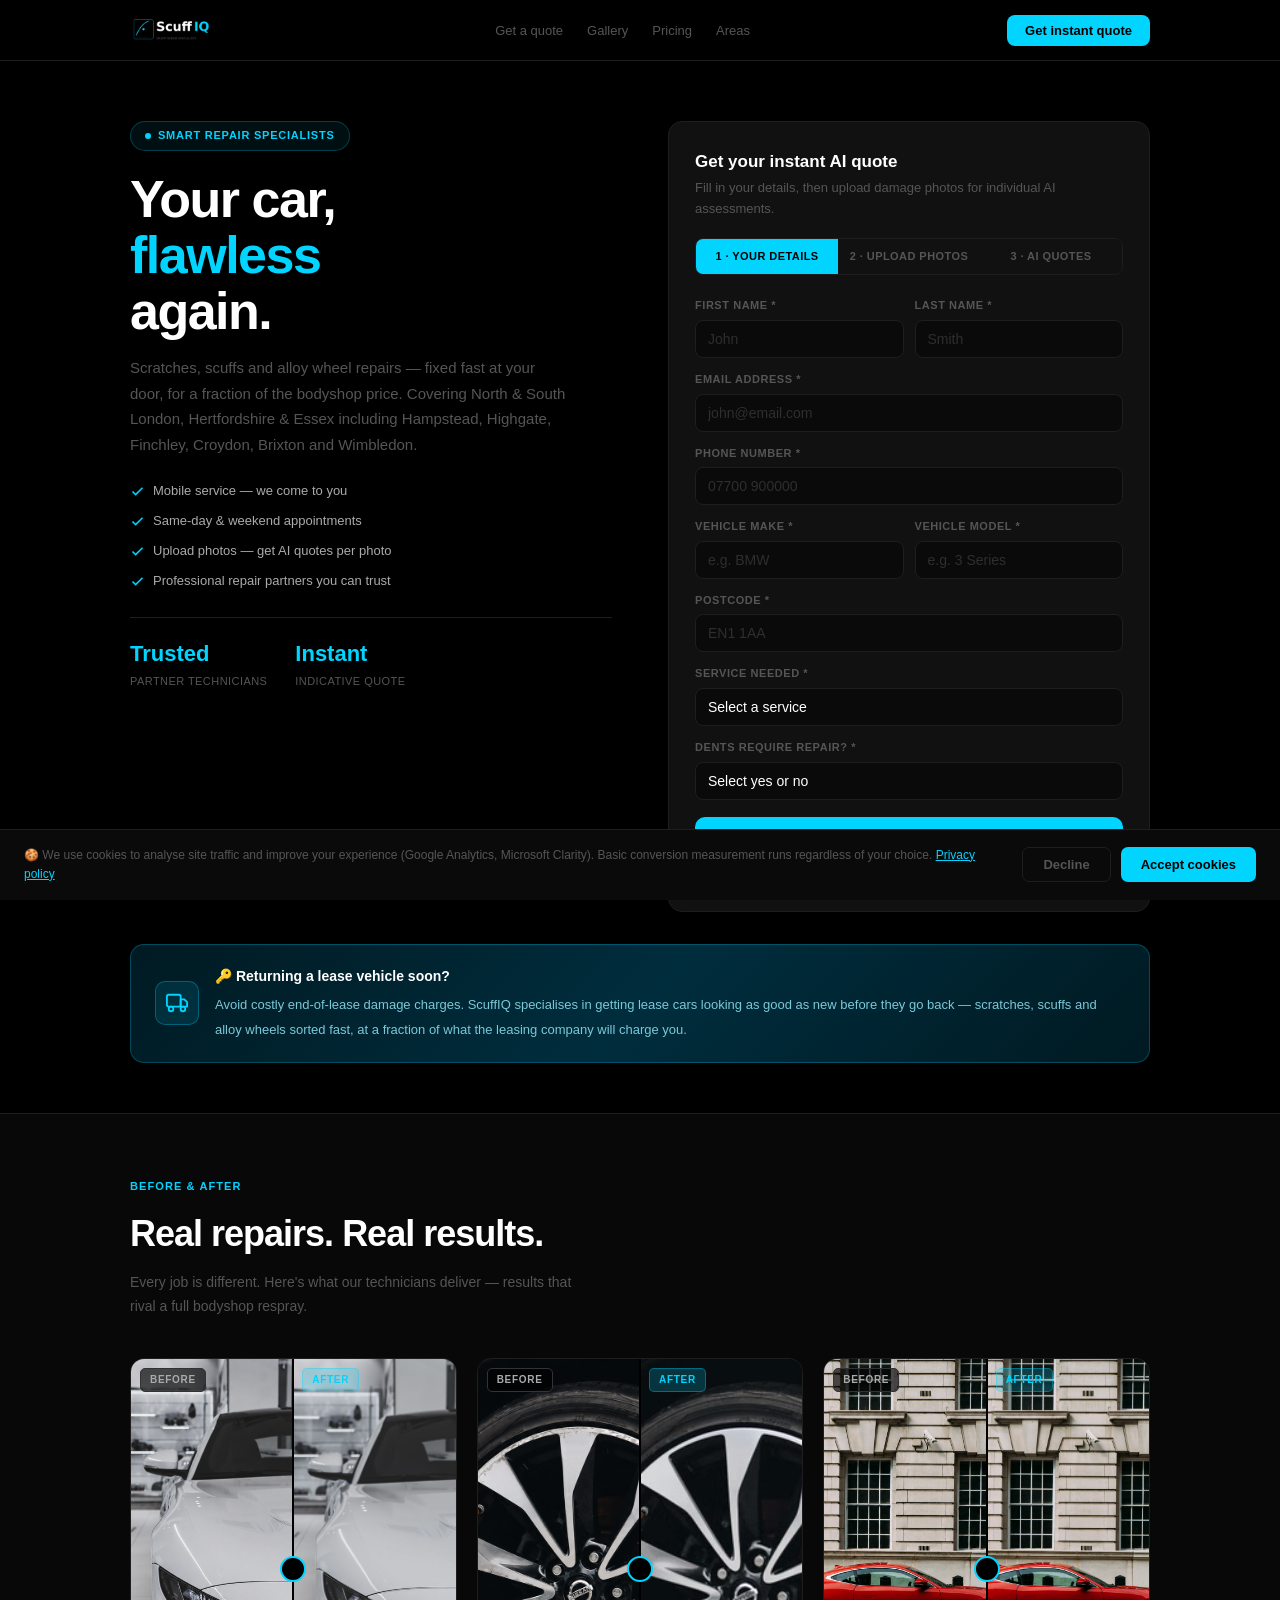
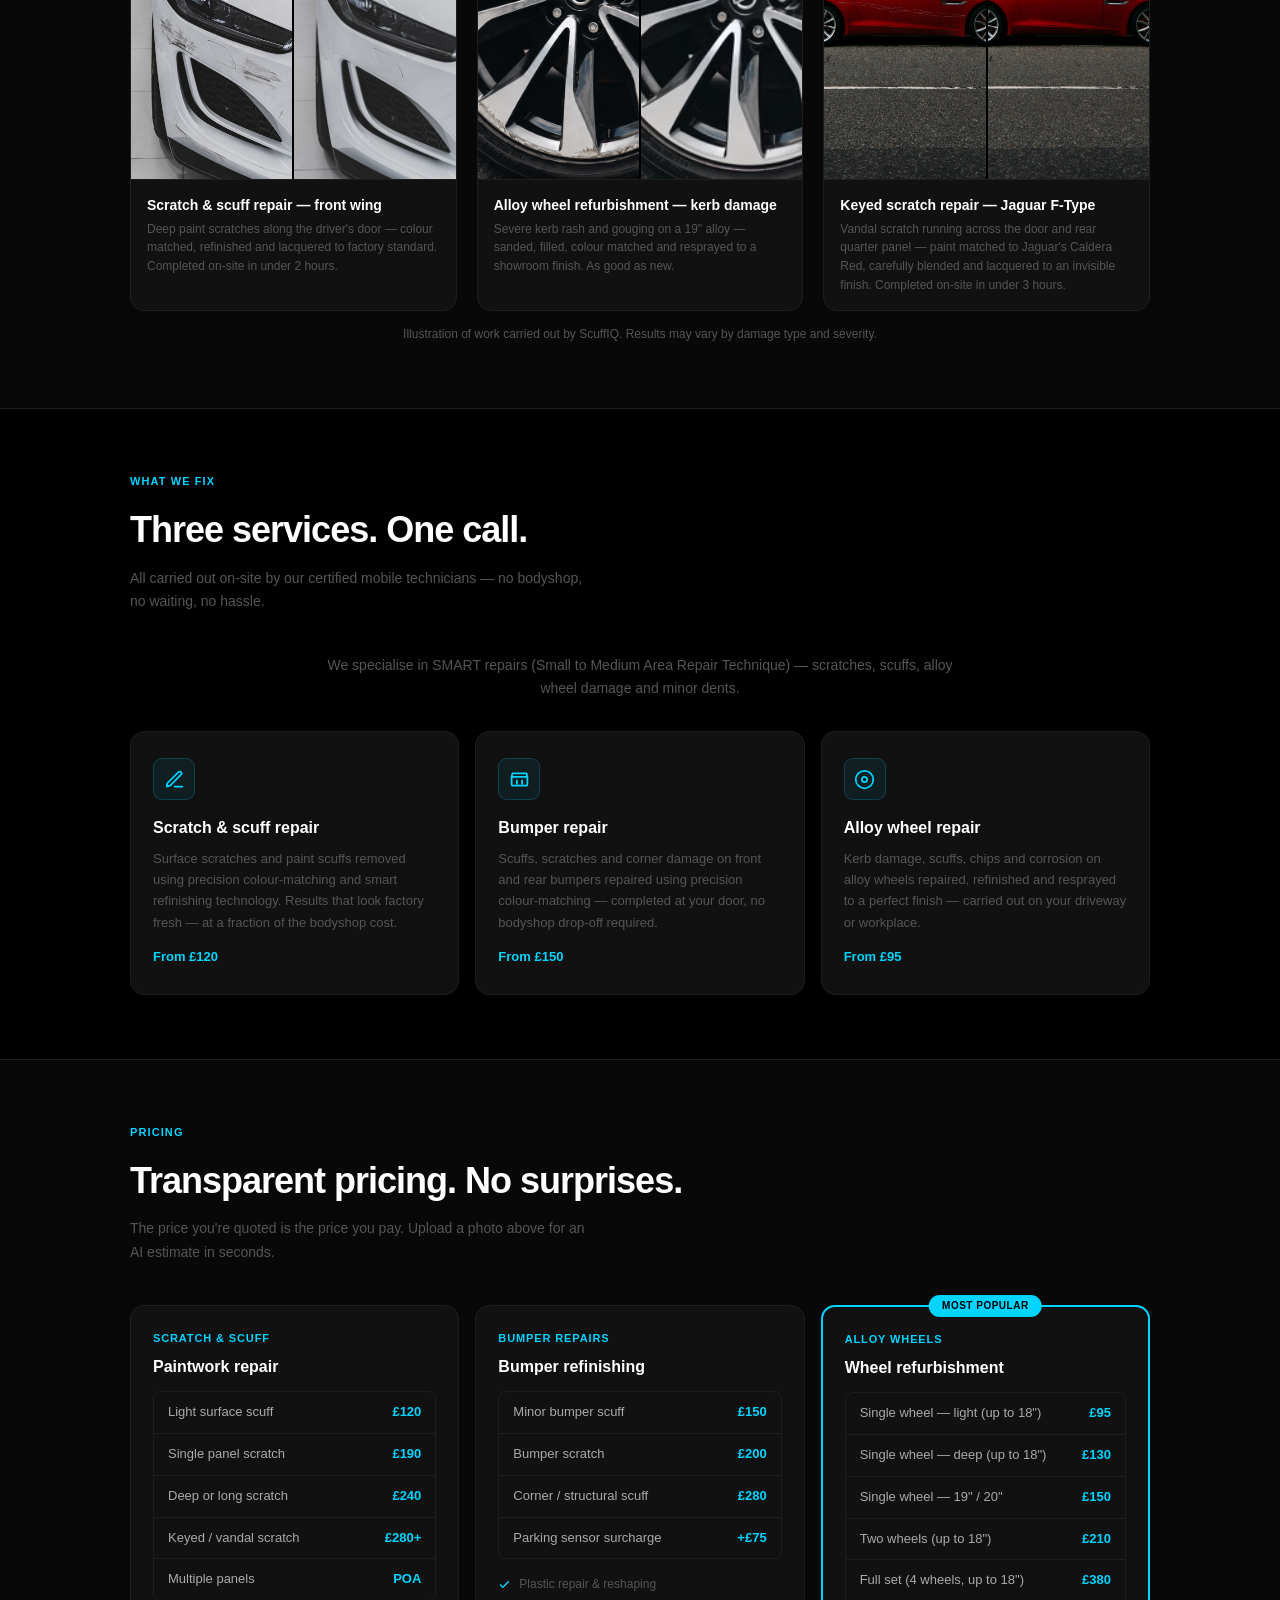
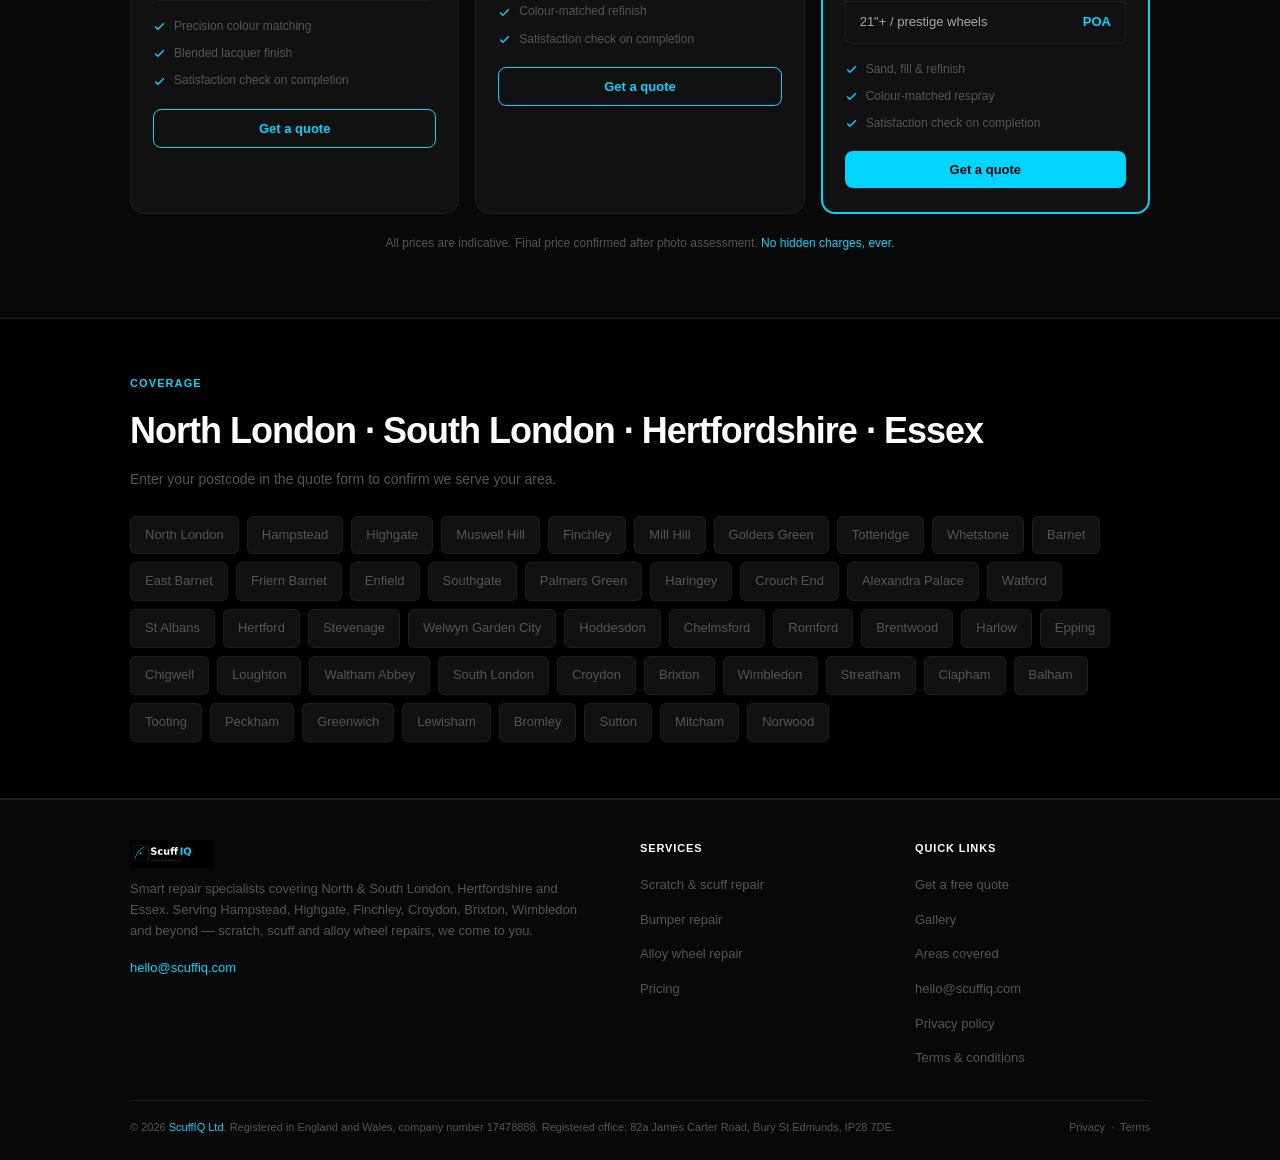
==== index.html @ f30648e2 "Photo step: each damaged panel needs a close-up and a whole-panel photo; panel and shot chosen per p" ====
<!DOCTYPE html>
<html lang="en">
<head>
<meta charset="UTF-8">
<meta name="viewport" content="width=device-width, initial-scale=1.0">
<title>ScuffIQ — Smart Repair Specialists | North &amp; South London, Hertfordshire &amp; Essex</title>
<meta name="description" content="ScuffIQ offers expert scratch, scuff, bumper and alloy wheel smart repair across London including North London, South London, Croydon, Brixton, Wimbledon, Hampstead, Finchley and Barnet, plus Hertfordshire and Essex. Upload a photo for an instant AI quote.">

<meta name="google-site-verification" content="BbX_YLppp1VuxCrMX9CbUqliGDM4jrjYms45QU4fIG0">

<meta property="og:title" content="ScuffIQ — Smart Repair Specialists">
<meta property="og:description" content="Scratches, scuffs and alloy wheel repairs fixed fast at your door. Covering North &amp; South London, Hertfordshire &amp; Essex including Croydon, Brixton, Wimbledon, Hampstead and Finchley. Upload a photo for an instant AI quote.">
<meta property="og:image" content="https://www.scuffiq.com/scuffiq-logo.png">
<meta property="og:url" content="https://www.scuffiq.com/">
<meta property="og:type" content="website">
<meta name="twitter:card" content="summary_large_image">

<link rel="canonical" href="https://www.scuffiq.com/">

<style>
:root{
  --black:#000;--carbon:#080808;--panel:#111;--border:#1e1e1e;
  --grey:#555;--light:#999;--neon:#00D4FF;--neon-dk:#00A3C4;
  --white:#fff;--rad:10px;--rad-lg:14px;
}
*,*::before,*::after{box-sizing:border-box;margin:0;padding:0;}
html{scroll-behavior:smooth;}
body{background:var(--black);color:var(--white);font-family:-apple-system,BlinkMacSystemFont,'Segoe UI',Helvetica,Arial,sans-serif;font-size:16px;line-height:1.6;-webkit-font-smoothing:antialiased;}
a{color:inherit;text-decoration:none;}
img{max-width:100%;display:block;}
.container{max-width:1060px;margin:0 auto;padding:0 20px;}

/* NAV */
nav{position:sticky;top:0;z-index:100;background:rgba(0,0,0,0.96);border-bottom:1px solid var(--border);backdrop-filter:blur(10px);}
.nav-inner{display:flex;align-items:center;justify-content:space-between;height:60px;}
.nav-logo{font-size:21px;font-weight:700;letter-spacing:-0.5px;}
.nav-logo span{color:var(--neon);}
.nav-links{display:flex;align-items:center;gap:24px;list-style:none;}
.nav-links a{font-size:13px;color:var(--grey);transition:color .2s;}
.nav-links a:hover{color:var(--white);}
.nav-cta{background:var(--neon);color:var(--black);border:none;border-radius:8px;padding:8px 18px;font-size:13px;font-weight:700;cursor:pointer;}
.hamburger{display:none;flex-direction:column;gap:5px;cursor:pointer;background:none;border:none;padding:4px;}
.hamburger span{display:block;width:22px;height:2px;background:var(--white);border-radius:2px;}
.mob-menu{display:none;flex-direction:column;background:var(--carbon);border-bottom:1px solid var(--border);padding:14px 20px;}
.mob-menu.open{display:flex;}
.mob-menu a{font-size:15px;color:var(--grey);padding:11px 0;border-bottom:1px solid var(--border);}
.mob-menu a:last-child{border-bottom:none;}
.mob-cta{margin-top:12px;background:var(--neon);color:var(--black);font-weight:700;padding:13px;border-radius:8px;text-align:center;font-size:15px;display:block;}

/* HERO */
.hero{background:var(--black);padding:60px 0 50px;border-bottom:1px solid var(--border);}
.hero-inner{display:grid;grid-template-columns:1fr 1fr;gap:56px;align-items:start;}
.hero-badge{display:inline-flex;align-items:center;gap:7px;background:rgba(0,212,255,0.07);border:1px solid rgba(0,212,255,0.25);color:var(--neon);font-size:11px;font-weight:700;letter-spacing:.07em;padding:5px 14px;border-radius:20px;margin-bottom:20px;text-transform:uppercase;}
.hero-badge::before{content:'';width:6px;height:6px;background:var(--neon);border-radius:50%;flex-shrink:0;}
.hero h1{font-size:clamp(32px,5vw,52px);font-weight:700;letter-spacing:-1.5px;line-height:1.08;margin-bottom:16px;}
.hero h1 em{color:var(--neon);font-style:normal;}
.hero-sub{font-size:15px;color:var(--grey);line-height:1.7;margin-bottom:24px;max-width:440px;}
.hero-trust{display:flex;flex-direction:column;gap:9px;margin-bottom:26px;}
.trust-row{display:flex;align-items:center;gap:8px;font-size:13px;color:#aaa;}
.trust-row svg{color:var(--neon);flex-shrink:0;}
.hero-stats{display:flex;gap:28px;padding-top:18px;border-top:1px solid var(--border);}
.h-stat .num{font-size:22px;font-weight:700;color:var(--neon);}
.h-stat .lbl{font-size:11px;color:var(--grey);margin-top:1px;text-transform:uppercase;letter-spacing:.04em;}

/* LEASE BANNER */
.lease-banner{background:linear-gradient(135deg,#001a22 0%,#002d3d 50%,#001a22 100%);border:1px solid rgba(0,212,255,0.25);border-radius:var(--rad-lg);padding:20px 24px;margin-bottom:0;display:flex;align-items:center;gap:16px;}
.lease-icon{width:44px;height:44px;background:rgba(0,212,255,0.1);border:1px solid rgba(0,212,255,0.3);border-radius:10px;display:flex;align-items:center;justify-content:center;flex-shrink:0;}
.lease-icon svg{color:var(--neon);width:22px;height:22px;}
.lease-text strong{display:block;font-size:14px;font-weight:700;color:var(--white);margin-bottom:3px;}
.lease-text span{font-size:13px;color:#7ac8d8;line-height:1.5;}

/* QUOTE FORM — MULTI-STEP */
.quote-box{background:var(--panel);border:1px solid var(--border);border-radius:var(--rad-lg);padding:26px;}
.quote-box h3{font-size:17px;font-weight:700;color:var(--white);margin-bottom:3px;}
.qsub{font-size:13px;color:var(--grey);margin-bottom:18px;}
.q-steps{display:flex;gap:0;margin-bottom:22px;border-radius:8px;overflow:hidden;border:1px solid var(--border);}
.q-step{flex:1;padding:9px 6px;text-align:center;font-size:11px;font-weight:700;letter-spacing:.04em;text-transform:uppercase;color:var(--grey);background:var(--panel);transition:all .2s;cursor:default;}
.q-step.active{background:var(--neon);color:var(--black);}
.q-step.done{background:rgba(0,212,255,0.12);color:var(--neon);}
.q-panel{display:none;}
.q-panel.visible{display:block;}
.fg{margin-bottom:13px;}
.fg label{display:block;font-size:11px;font-weight:700;color:var(--grey);text-transform:uppercase;letter-spacing:.05em;margin-bottom:5px;}
.fg input,.fg select,.fg textarea{width:100%;background:#0a0a0a;border:1px solid var(--border);border-radius:8px;padding:10px 12px;font-size:14px;color:var(--white);font-family:inherit;outline:none;transition:border-color .2s;appearance:none;}
.fg input:focus,.fg select:focus,.fg textarea:focus{border-color:var(--neon);}
.fg-row{display:grid;grid-template-columns:1fr 1fr;gap:11px;}
.field-error{font-size:11px;color:#ff6b6b;margin-top:4px;display:none;}
.fg.has-error input,.fg.has-error select{border-color:#ff6b6b;}
.fg.has-error .field-error{display:block;}
.photo-upload-zone{border:1.5px dashed rgba(0,212,255,0.35);border-radius:10px;background:rgba(0,212,255,0.03);padding:22px;text-align:center;cursor:pointer;transition:all .2s;position:relative;margin-bottom:13px;}
.photo-upload-zone:hover,.photo-upload-zone.drag-over{border-color:var(--neon);background:rgba(0,212,255,0.07);}
.photo-upload-zone input[type=file]{position:absolute;inset:0;opacity:0;cursor:pointer;width:100%;height:100%;}
.upload-icon{width:40px;height:40px;background:rgba(0,212,255,0.1);border-radius:50%;display:flex;align-items:center;justify-content:center;margin:0 auto 10px;}
.upload-icon svg{color:var(--neon);width:18px;height:18px;}
.upload-title{font-size:13px;font-weight:600;color:var(--white);margin-bottom:3px;}
.upload-hint{font-size:12px;color:var(--grey);}
.upload-hint span{color:var(--neon);}
.photo-req{background:rgba(0,212,255,0.08);border:1px solid rgba(0,212,255,0.45);border-radius:10px;padding:12px 14px;margin-bottom:13px;font-size:13px;line-height:1.5;color:var(--white);}
.photo-req strong{color:var(--neon);}
.photo-req ol{margin:6px 0 0;padding-left:20px;}
.photo-req-status{font-size:13px;font-weight:600;border-radius:9px;padding:9px 12px;margin-bottom:10px;}
.photo-req-status.bad{background:#2a1212;border:1px solid #5c2424;color:#ffc4c4;}
.photo-req-status.good{background:#0a2216;border:1px solid #1d5c36;color:#bff0d2;}
.photo-tag{margin-bottom:10px;}
.photo-panel-input{width:100%;background:#0a0a0a;border:1px solid var(--border);border-radius:8px;padding:9px 10px;color:var(--white);font-size:14px;margin-bottom:8px;}
.shot-toggle{display:flex;gap:8px;}
.shot-btn{flex:1;padding:9px 8px;border:1px solid var(--neon);border-radius:8px;background:transparent;color:var(--neon);font-size:13px;font-weight:700;cursor:pointer;}
.shot-btn.on{background:var(--neon);color:#000;}
.photo-req-modal{position:fixed;inset:0;background:rgba(0,0,0,0.7);display:none;align-items:center;justify-content:center;padding:18px;z-index:1000;}
.photo-req-modal.open{display:flex;}
.photo-req-box{background:#0b1719;border:1px solid var(--neon);border-radius:14px;max-width:420px;width:100%;padding:22px;color:var(--white);}
.photo-req-box h3{margin:0 0 10px;font-size:18px;color:var(--neon);}
.photo-req-box p{font-size:14px;line-height:1.5;margin:0 0 10px;color:var(--white);}
.photo-req-box ol{margin:0 0 12px;padding-left:20px;font-size:14px;line-height:1.5;}
.photo-req-box li{margin-bottom:6px;}
.photo-req-box .req-note{font-size:13px;color:var(--grey);}
.photo-req-box button{width:100%;padding:12px;border:0;border-radius:9px;background:var(--neon);color:#000;font-weight:800;font-size:15px;cursor:pointer;margin-top:6px;}
.ai-badge{display:inline-flex;align-items:center;gap:5px;background:rgba(0,212,255,0.08);border:1px solid rgba(0,212,255,0.2);color:var(--neon);font-size:10px;font-weight:600;padding:3px 9px;border-radius:20px;margin-top:8px;}
.photo-grid{display:flex;flex-direction:column;gap:12px;margin-bottom:13px;}
.photo-card{background:#040d0f;border:1px solid rgba(0,212,255,0.2);border-radius:10px;overflow:hidden;}
.photo-card-header{display:flex;align-items:center;gap:10px;padding:10px 12px;border-bottom:1px solid var(--border);}
.photo-thumb{width:52px;height:52px;border-radius:6px;object-fit:cover;flex-shrink:0;}
.photo-meta{flex:1;min-width:0;}
.photo-name{font-size:12px;font-weight:600;color:var(--white);white-space:nowrap;overflow:hidden;text-overflow:ellipsis;}
.photo-size{font-size:11px;color:var(--grey);margin-top:1px;}
.photo-remove{background:none;border:none;color:var(--grey);cursor:pointer;font-size:16px;padding:4px;border-radius:4px;transition:color .2s;flex-shrink:0;}
.photo-remove:hover{color:#ff6b6b;}
.photo-card-body{padding:12px;}
.ai-loading{display:flex;align-items:center;gap:8px;font-size:12px;color:var(--neon);}
.spinner{width:13px;height:13px;border:2px solid rgba(0,212,255,0.2);border-top-color:var(--neon);border-radius:50%;animation:spin .7s linear infinite;flex-shrink:0;}
@keyframes spin{to{transform:rotate(360deg);}}
.ai-result-label{font-size:10px;font-weight:700;color:var(--neon);letter-spacing:.07em;text-transform:uppercase;margin-bottom:5px;}
.ai-result-text{font-size:13px;color:#aaa;line-height:1.6;}
.ai-result-price{display:inline-block;background:rgba(0,212,255,0.1);border:1px solid rgba(0,212,255,0.25);color:var(--neon);font-size:13px;font-weight:700;padding:3px 10px;border-radius:6px;margin-top:6px;}
.btn-primary{width:100%;background:var(--neon);color:var(--black);border:none;border-radius:10px;padding:13px;font-size:15px;font-weight:700;cursor:pointer;transition:background .2s;margin-top:4px;}
.btn-primary:hover{background:var(--neon-dk);}
.btn-primary:disabled{opacity:.5;cursor:not-allowed;}
.btn-secondary{width:100%;background:transparent;color:var(--neon);border:1px solid var(--neon);border-radius:10px;padding:11px;font-size:14px;font-weight:700;cursor:pointer;transition:all .2s;margin-top:8px;}
.btn-secondary:hover{background:rgba(0,212,255,0.07);}
.form-note{font-size:11px;color:var(--grey);text-align:center;margin-top:8px;}
.analyse-btn{width:100%;background:rgba(0,212,255,0.1);color:var(--neon);border:1px solid rgba(0,212,255,0.3);border-radius:8px;padding:10px;font-size:13px;font-weight:700;cursor:pointer;transition:all .2s;margin-bottom:12px;}
.analyse-btn:hover{background:rgba(0,212,255,0.18);}
.analyse-btn:disabled{opacity:.4;cursor:not-allowed;}
.success-box{text-align:center;padding:20px 10px;}
.success-icon{width:56px;height:56px;background:rgba(0,212,255,0.1);border:2px solid var(--neon);border-radius:50%;display:flex;align-items:center;justify-content:center;margin:0 auto 14px;}
.success-icon svg{color:var(--neon);width:26px;height:26px;}
.success-title{font-size:18px;font-weight:700;color:var(--white);margin-bottom:8px;}
.success-sub{font-size:13px;color:var(--grey);line-height:1.6;}
.success-email{color:var(--neon);font-weight:600;}

/* GALLERY */
.gallery{background:var(--carbon);padding:64px 0;border-bottom:1px solid var(--border);}
.eyebrow{font-size:11px;font-weight:700;letter-spacing:.1em;text-transform:uppercase;color:var(--neon);margin-bottom:10px;}
.sec-title{font-size:clamp(24px,3.5vw,36px);font-weight:700;letter-spacing:-1px;color:var(--white);margin-bottom:8px;}
.sec-sub{font-size:14px;color:var(--grey);max-width:460px;margin-bottom:40px;line-height:1.7;}
.gallery-grid{display:grid;grid-template-columns:repeat(3,1fr);gap:20px;}
.ba-card{background:var(--panel);border:1px solid var(--border);border-radius:var(--rad-lg);overflow:hidden;transition:border-color .2s;}
.ba-card:hover{border-color:rgba(0,212,255,0.4);}
.ba-visual{display:grid;grid-template-columns:1fr 1fr;height:420px;position:relative;}
.ba-side{position:relative;overflow:hidden;}
.ba-side img{width:100%;height:100%;object-fit:cover;display:block;}
.ba-lbl{position:absolute;top:9px;left:9px;font-size:10px;font-weight:700;letter-spacing:.07em;text-transform:uppercase;padding:3px 9px;border-radius:5px;z-index:2;}
.lbl-before{background:rgba(0,0,0,0.65);color:#aaa;border:1px solid #333;}
.lbl-after{background:rgba(0,212,255,0.2);color:var(--neon);border:1px solid rgba(0,212,255,0.35);}
.ba-divider{position:absolute;left:50%;top:0;bottom:0;width:2px;background:#000;z-index:3;transform:translateX(-50%);}
.ba-divider::after{content:'';position:absolute;top:50%;left:50%;transform:translate(-50%,-50%);width:26px;height:26px;background:#000;border:2px solid var(--neon);border-radius:50%;}
.ba-info{padding:14px 16px 16px;border-top:1px solid var(--border);}
.ba-title{font-size:14px;font-weight:700;color:var(--white);margin-bottom:3px;}
.ba-desc{font-size:12px;color:var(--grey);line-height:1.55;}

/* SERVICES */
.services{background:var(--black);padding:64px 0;border-bottom:1px solid var(--border);}
.svc-grid{display:grid;grid-template-columns:1fr 1fr 1fr;gap:16px;}
.svc-card{background:var(--panel);border:1px solid var(--border);border-radius:var(--rad-lg);padding:26px 22px;transition:border-color .2s;}
.svc-card:hover{border-color:rgba(0,212,255,0.4);}
.svc-icon{width:42px;height:42px;background:rgba(0,212,255,0.07);border:1px solid rgba(0,212,255,0.2);border-radius:9px;display:flex;align-items:center;justify-content:center;margin-bottom:15px;}
.svc-icon svg{color:var(--neon);width:21px;height:21px;}
.svc-card h3{font-size:16px;font-weight:700;color:var(--white);margin-bottom:7px;}
.svc-card p{font-size:13px;color:var(--grey);line-height:1.65;margin-bottom:14px;}
.svc-from{font-size:13px;color:var(--neon);font-weight:700;}

/* PRICING */
.pricing{background:var(--carbon);padding:64px 0;border-bottom:1px solid var(--border);}
.price-grid{display:grid;grid-template-columns:1fr 1fr 1fr;gap:16px;}
.price-card{background:var(--panel);border:1px solid var(--border);border-radius:var(--rad-lg);padding:24px 22px;position:relative;transition:border-color .2s;}
.price-card:hover{border-color:rgba(0,212,255,0.4);}
.price-card.hot{border:2px solid var(--neon);}
.hot-badge{position:absolute;top:-12px;left:50%;transform:translateX(-50%);background:var(--neon);color:var(--black);font-size:10px;font-weight:700;letter-spacing:.05em;padding:3px 13px;border-radius:20px;white-space:nowrap;text-transform:uppercase;}
.price-tag{font-size:11px;font-weight:700;letter-spacing:.08em;text-transform:uppercase;color:var(--neon);margin-bottom:6px;}
.price-card h3{font-size:16px;font-weight:700;color:var(--white);margin-bottom:12px;}
.price-tiers{border:1px solid var(--border);border-radius:8px;overflow:hidden;margin-bottom:16px;}
.pt-row{display:flex;justify-content:space-between;padding:10px 14px;border-bottom:1px solid var(--border);font-size:13px;}
.pt-row:last-child{border-bottom:none;}
.pt-name{color:#aaa;}
.pt-price{color:var(--neon);font-weight:700;}
.price-incl{display:flex;flex-direction:column;gap:8px;margin-bottom:18px;}
.pi{display:flex;align-items:center;gap:8px;font-size:12px;color:var(--grey);}
.pi svg{color:var(--neon);width:13px;height:13px;flex-shrink:0;}
.price-btn{display:block;width:100%;text-align:center;padding:11px;border-radius:8px;font-size:13px;font-weight:700;cursor:pointer;border:none;transition:background .2s;}
.pb-outline{background:transparent;color:var(--neon);border:1px solid var(--neon);}
.pb-outline:hover{background:rgba(0,212,255,0.07);}
.pb-solid{background:var(--neon);color:var(--black);}
.pb-solid:hover{background:var(--neon-dk);}
.price-note{text-align:center;font-size:12px;color:#555;margin-top:20px;}
.price-note span{color:var(--neon);}

/* AREAS */
.areas{background:var(--black);padding:56px 0;border-bottom:1px solid var(--border);}
.areas-pills{display:flex;flex-wrap:wrap;gap:8px;margin-top:24px;}
.pill{background:var(--panel);border:1px solid var(--border);border-radius:6px;padding:8px 14px;font-size:13px;color:var(--grey);transition:border-color .2s,color .2s;cursor:default;}
.pill:hover{border-color:var(--neon);color:var(--neon);}

/* FOOTER */
footer{background:var(--carbon);border-top:1px solid var(--border);padding:40px 0 24px;}
.footer-grid{display:grid;grid-template-columns:2fr 1fr 1fr;gap:40px;padding-bottom:30px;border-bottom:1px solid var(--border);}
.f-logo{font-size:19px;font-weight:700;color:var(--white);margin-bottom:10px;}
.f-logo span{color:var(--neon);}
.f-desc{font-size:13px;color:var(--grey);line-height:1.65;margin-bottom:12px;}
.f-email{font-size:13px;color:var(--neon);}
.f-col h4{font-size:11px;font-weight:700;text-transform:uppercase;letter-spacing:.08em;color:var(--white);margin-bottom:14px;}
.f-col ul{list-style:none;display:flex;flex-direction:column;gap:9px;}
.f-col ul li a{font-size:13px;color:var(--grey);transition:color .2s;}
.f-col ul li a:hover{color:var(--neon);}
.footer-bottom{display:flex;justify-content:space-between;align-items:center;padding-top:18px;flex-wrap:wrap;gap:10px;}
.footer-bottom p{font-size:11px;color:#555;}
.footer-bottom p span{color:var(--neon);}

/* RESPONSIVE */
@media(max-width:1000px){
  .gallery-grid{grid-template-columns:1fr 1fr;}
}
@media(max-width:860px){
  .hero-inner{grid-template-columns:1fr;gap:32px;}
  .svc-grid{grid-template-columns:1fr 1fr;}
  .price-grid{grid-template-columns:1fr 1fr;}
  .footer-grid{grid-template-columns:1fr 1fr;}
}
@media(max-width:580px){
  .ba-visual{height:320px;}
  .nav-links,.nav-cta{display:none;}
  .hamburger{display:flex;}
  .hero{padding:36px 0 32px;}
  .fg-row{grid-template-columns:1fr;}
  .svc-grid{grid-template-columns:1fr;}
  .price-grid{grid-template-columns:1fr;}
  .gallery-grid{grid-template-columns:1fr;}
  .footer-grid{grid-template-columns:1fr;}
  .footer-bottom{flex-direction:column;text-align:center;}
  .lease-banner{flex-direction:column;text-align:center;}
}
/* COOKIE CONSENT */
.cookie-banner{position:fixed;bottom:0;left:0;right:0;z-index:999;background:#0a0a0a;border-top:1px solid var(--border);padding:16px 24px;display:flex;align-items:center;justify-content:space-between;gap:16px;flex-wrap:wrap;}
.cookie-banner.hidden{display:none;}
.cookie-text{font-size:12px;color:var(--grey);line-height:1.6;flex:1;min-width:200px;}
.cookie-text a{color:var(--neon);text-decoration:underline;}
.cookie-btns{display:flex;gap:10px;flex-shrink:0;}
.btn-cookie-accept{background:var(--neon);color:var(--black);border:none;border-radius:7px;padding:9px 20px;font-size:13px;font-weight:700;cursor:pointer;}
.btn-cookie-accept:hover{background:var(--neon-dk);}
.btn-cookie-decline{background:transparent;color:var(--grey);border:1px solid var(--border);border-radius:7px;padding:9px 20px;font-size:13px;font-weight:700;cursor:pointer;}
.btn-cookie-decline:hover{border-color:var(--grey);color:var(--white);}

select option{background:#1a1a1a;color:#fff;}
::placeholder{color:#2e2e2e;}
::-webkit-scrollbar{width:5px;}
::-webkit-scrollbar-track{background:var(--black);}
::-webkit-scrollbar-thumb{background:var(--border);border-radius:3px;}
</style>

<script>
  // Disable GA by default until consent given
  window['ga-disable-G-RTWNL5LC4Z'] = true;
</script>
<script async src="https://www.googletagmanager.com/gtag/js?id=G-RTWNL5LC4Z"></script>
<script>
  window.dataLayer = window.dataLayer || [];
  function gtag(){dataLayer.push(arguments);}
  gtag('js', new Date());
  gtag('config', 'G-RTWNL5LC4Z');
  gtag('config', 'AW-18259129511');
</script>

<script>(function(w,d,s,l,i){w[l]=w[l]||[];w[l].push({'gtm.start':
new Date().getTime(),event:'gtm.js'});var f=d.getElementsByTagName(s)[0],
j=d.createElement(s),dl=l!='dataLayer'?'&l='+l:'';j.async=true;j.src=
'https://www.googletagmanager.com/gtm.js?id='+i+dl;f.parentNode.insertBefore(j,f);
})(window,document,'script','dataLayer','GT-PJNSWS3C');</script>

<script type="text/javascript">
  (function(c,l,a,r,i,t,y){
    c[a]=c[a]||function(){(c[a].q=c[a].q||[]).push(arguments)};
    t=l.createElement(r);t.async=1;t.src="https://www.clarity.ms/tag/"+i;
    y=l.getElementsByTagName(r)[0];y.parentNode.insertBefore(t,y);
  })(window, document, "clarity", "script", "xd82v9b9xe");
</script>

</head>
<body>

<noscript><iframe src="https://www.googletagmanager.com/ns.html?id=GT-PJNSWS3C"
height="0" width="0" style="display:none;visibility:hidden"></iframe></noscript>

<!-- NAV -->
<nav>
  <div class="container">
    <div class="nav-inner">
      <a href="#" class="nav-logo"><img src="scuffiq-logo.png" alt="ScuffIQ" style="height:36px;width:auto;display:block;"></a>
      <ul class="nav-links">
        <li><a href="#quote">Get a quote</a></li>
        <li><a href="#gallery">Gallery</a></li>
        <li><a href="#pricing">Pricing</a></li>
        <li><a href="#areas">Areas</a></li>
      </ul>
      <button class="nav-cta" onclick="document.getElementById('quote').scrollIntoView({behavior:'smooth'})">Get instant quote</button>
      <button class="hamburger" onclick="toggleMenu()" aria-label="Open menu"><span></span><span></span><span></span></button>
    </div>
  </div>
  <div class="mob-menu" id="mobMenu">
    <a href="#quote" onclick="closeMenu()">Get a quote</a>
    <a href="#gallery" onclick="closeMenu()">Gallery</a>
    <a href="#pricing" onclick="closeMenu()">Pricing</a>
    <a href="#areas" onclick="closeMenu()">Areas</a>
    <a href="#quote" class="mob-cta" onclick="closeMenu()">Get instant quote</a>
  </div>
</nav>

<!-- HERO + QUOTE -->
<section class="hero" id="quote">
  <div class="container">
    <div class="hero-inner">

      <!-- LEFT -->
      <div>
        <div class="hero-badge">Smart repair specialists</div>
        <h1>Your car,<br><em>flawless</em><br>again.</h1>
        <p class="hero-sub">Scratches, scuffs and alloy wheel repairs — fixed fast at your door, for a fraction of the bodyshop price. Covering North &amp; South London, Hertfordshire &amp; Essex including Hampstead, Highgate, Finchley, Croydon, Brixton and Wimbledon.</p>
        <div class="hero-trust">
          <div class="trust-row">
            <svg width="15" height="15" viewBox="0 0 24 24" fill="none" stroke="currentColor" stroke-width="2.5"><polyline points="20 6 9 17 4 12"/></svg>
            Mobile service — we come to you
          </div>
          <div class="trust-row">
            <svg width="15" height="15" viewBox="0 0 24 24" fill="none" stroke="currentColor" stroke-width="2.5"><polyline points="20 6 9 17 4 12"/></svg>
            Same-day &amp; weekend appointments
          </div>
          <div class="trust-row">
            <svg width="15" height="15" viewBox="0 0 24 24" fill="none" stroke="currentColor" stroke-width="2.5"><polyline points="20 6 9 17 4 12"/></svg>
            Upload photos — get AI quotes per photo
          </div>
          <div class="trust-row">
            <svg width="15" height="15" viewBox="0 0 24 24" fill="none" stroke="currentColor" stroke-width="2.5"><polyline points="20 6 9 17 4 12"/></svg>
            Professional repair partners you can trust
          </div>
        </div>
        <div class="hero-stats">
          <div class="h-stat"><div class="num">Trusted</div><div class="lbl">Partner technicians</div></div>
          <div class="h-stat"><div class="num">Instant</div><div class="lbl">Indicative quote</div></div>
        </div>
      </div>

      <!-- RIGHT: Multi-step quote form -->
      <div>
        <div class="quote-box" id="quoteBox">
          <h3>Get your instant AI quote</h3>
          <p class="qsub">Fill in your details, then upload damage photos for individual AI assessments.</p>

          <div class="q-steps">
            <div class="q-step active" id="step-tab-1">1 · Your details</div>
            <div class="q-step" id="step-tab-2">2 · Upload photos</div>
            <div class="q-step" id="step-tab-3">3 · AI quotes</div>
          </div>

          <!-- PANEL 1: Personal details -->
          <div class="q-panel visible" id="panel-1">
            <div class="fg-row">
              <div class="fg" id="fg-fname">
                <label>First name *</label>
                <input type="text" id="fname" placeholder="John" autocomplete="given-name">
                <div class="field-error">Please enter your first name</div>
              </div>
              <div class="fg" id="fg-lname">
                <label>Last name *</label>
                <input type="text" id="lname" placeholder="Smith" autocomplete="family-name">
                <div class="field-error">Please enter your last name</div>
              </div>
            </div>
            <div class="fg" id="fg-email">
              <label>Email address *</label>
              <input type="email" id="email" placeholder="john@email.com" autocomplete="email">
              <div class="field-error">Please enter a valid email address</div>
            </div>
            <div class="fg" id="fg-phone">
              <label>Phone number *</label>
              <input type="tel" id="phone" placeholder="07700 900000" autocomplete="tel">
              <div class="field-error">Please enter your phone number</div>
            </div>
            <div class="fg-row">
              <div class="fg" id="fg-make">
                <label>Vehicle make *</label>
                <input type="text" id="make" placeholder="e.g. BMW" autocomplete="off">
                <div class="field-error">Please enter your vehicle make</div>
              </div>
              <div class="fg" id="fg-model">
                <label>Vehicle model *</label>
                <input type="text" id="model" placeholder="e.g. 3 Series" autocomplete="off">
                <div class="field-error">Please enter your vehicle model</div>
              </div>
            </div>
            <div class="fg" id="fg-postcode">
              <label>Postcode *</label>
              <input type="text" id="postcode" placeholder="EN1 1AA" autocomplete="postal-code">
              <div class="field-error">Please enter your postcode</div>
            </div>
            <div class="fg" id="fg-service">
              <label>Service needed *</label>
              <select id="service">
                <option value="" disabled selected>Select a service</option>
                <option value="Scratch &amp; scuff repair">Scratch &amp; scuff repair</option>
                <option value="Bumper repair">Bumper repair</option>
                <option value="Alloy wheel repair">Alloy wheel repair</option>
                <option value="Multiple services">Multiple services</option>
                <option value="Not sure — assess from photos">Not sure — assess from photos</option>
              </select>
              <div class="field-error">Please select a service</div>
            </div>
            <div class="fg" id="fg-dents">
              <label>Dents require repair? *</label>
              <select id="dents">
                <option value="" disabled selected>Select yes or no</option>
                <option value="Yes">Yes</option>
                <option value="No">No</option>
              </select>
              <div class="field-error">Please tell us whether the dents need repair</div>
            </div>
            <button class="btn-primary" onclick="goToStep2()">Continue to photo upload →</button>
            <p class="form-note">Your details are never shared with third parties.</p>
          </div>

          <div id="photoReqModal" class="photo-req-modal" role="dialog" aria-modal="true" aria-labelledby="photoReqTitle">
  <div class="photo-req-box">
    <h3 id="photoReqTitle">Two photos for each damaged panel</h3>
    <p>For <strong>every panel that is damaged</strong>, we need two photos:</p>
    <ol>
      <li><strong>A close-up</strong> of the damage, from about 30 cm away, in good daylight.</li>
      <li><strong>A photo of the whole panel</strong>, taken further back, so we can see where it sits on the car.</li>
    </ol>
    <p class="req-note">For each photo, name the panel and choose Close-up or Whole panel. We'll tell you if anything is missing. Blurry or dark photos may need a second look.</p>
    <button type="button" onclick="closePhotoRequirements()">Got it, let me upload</button>
  </div>
</div>

<!-- PANEL 2: Photo upload -->
          <div class="q-panel" id="panel-2">
            <div class="photo-req">
              <strong>Required: two photos for each damaged panel</strong>
              <ol>
                <li><strong>A close-up</strong> of the damage, from about 30 cm away.</li>
                <li><strong>A photo of the whole panel</strong>, taken further back, so we can see where it is on the car.</li>
              </ol>
            </div>
            <div class="photo-upload-zone" id="uploadZone">
              <input type="file" id="photoInput" accept="image/*" multiple onchange="handlePhotos(event)">
              <div class="upload-icon">
                <svg viewBox="0 0 24 24" fill="none" stroke="currentColor" stroke-width="2" stroke-linecap="round" stroke-linejoin="round"><rect x="3" y="3" width="18" height="18" rx="2"/><circle cx="8.5" cy="8.5" r="1.5"/><polyline points="21 15 16 10 5 21"/></svg>
              </div>
              <div class="upload-title">Upload damage photos</div>
              <div class="upload-hint">Drag &amp; drop or <span>click to browse</span> — up to 6 photos</div>
              <div class="ai-badge">
                <svg width="10" height="10" viewBox="0 0 24 24" fill="none" stroke="currentColor" stroke-width="2.5"><polygon points="13 2 3 14 12 14 11 22 21 10 12 10 13 2"/></svg>
                Each photo gets its own AI assessment
              </div>
            </div>

            <div class="photo-grid" id="photoGrid"></div>

            <div id="photoReqStatus" class="photo-req-status bad" role="status">Add your photos to continue.</div>
            <button class="analyse-btn" id="analyseBtn" onclick="analyseAllPhotos()" disabled>
              <svg width="14" height="14" viewBox="0 0 24 24" fill="none" stroke="currentColor" stroke-width="2.5" style="display:inline;vertical-align:middle;margin-right:5px;"><polygon points="13 2 3 14 12 14 11 22 21 10 12 10 13 2"/></svg>
              Analyse all photos with AI
            </button>

            <button class="btn-primary" id="submitBtn" onclick="submitQuote()" disabled>Submit quote request →</button>
            <button class="btn-secondary" onclick="goToStep1()">← Back to details</button>
            <p class="form-note">We respond today. Your details are never shared.</p>
          </div>

          <!-- PANEL 3: Success -->
          <div class="q-panel" id="panel-3">
            <div class="success-box">
              <div class="success-icon">
                <svg viewBox="0 0 24 24" fill="none" stroke="currentColor" stroke-width="2.5"><polyline points="20 6 9 17 4 12"/></svg>
              </div>
              <div class="success-title">Quote request received!</div>
              <p class="success-sub">
                We've emailed your AI quote summary to <span class="success-email" id="successEmail"></span>.<br><br>
                The indicative prices are based on your photos. When you're ready to book, a ScuffIQ technician will review your photos and provide a firm price before your appointment.<br><br>
                <strong style="color:var(--white);">We'll be in touch today.</strong>
              </p>
            </div>
          </div>

        </div>
      </div>

    </div>

    <!-- LEASE BANNER -->
    <div style="margin-top:32px;">
      <div class="lease-banner">
        <div class="lease-icon">
          <svg viewBox="0 0 24 24" fill="none" stroke="currentColor" stroke-width="2" stroke-linecap="round" stroke-linejoin="round"><rect x="1" y="3" width="15" height="13" rx="2"/><path d="M16 8h4l3 3v5h-7V8z"/><circle cx="5.5" cy="18.5" r="2.5"/><circle cx="18.5" cy="18.5" r="2.5"/></svg>
        </div>
        <div class="lease-text">
          <strong>🔑 Returning a lease vehicle soon?</strong>
          <span>Avoid costly end-of-lease damage charges. ScuffIQ specialises in getting lease cars looking as good as new before they go back — scratches, scuffs and alloy wheels sorted fast, at a fraction of what the leasing company will charge you.</span>
        </div>
      </div>
    </div>
  </div>
</section>

<!-- GALLERY -->
<section class="gallery" id="gallery">
  <div class="container">
    <div class="eyebrow">Before &amp; after</div>
    <h2 class="sec-title">Real repairs. Real results.</h2>
    <p class="sec-sub">Every job is different. Here's what our technicians deliver — results that rival a full bodyshop respray.</p>
    <div class="gallery-grid">
      <div class="ba-card">
        <div class="ba-visual">
          <div class="ba-side">
            <div class="ba-lbl lbl-before">Before</div>
            <img src="Scuff Before.png" alt="Car scuff damage before ScuffIQ smart repair">
          </div>
          <div class="ba-divider"></div>
          <div class="ba-side">
            <div class="ba-lbl lbl-after">After</div>
            <img src="Scuff After.png" alt="Car scuff fully restored by ScuffIQ">
          </div>
        </div>
        <div class="ba-info">
          <div class="ba-title">Scratch &amp; scuff repair — front wing</div>
          <div class="ba-desc">Deep paint scratches along the driver's door — colour matched, refinished and lacquered to factory standard. Completed on-site in under 2 hours.</div>
        </div>
      </div>
      <div class="ba-card">
        <div class="ba-visual">
          <div class="ba-side">
            <div class="ba-lbl lbl-before">Before</div>
            <img src="Alloy damage.png" alt="Nissan alloy wheel kerb damage before ScuffIQ repair">
          </div>
          <div class="ba-divider"></div>
          <div class="ba-side">
            <div class="ba-lbl lbl-after">After</div>
            <img src="Alloy repair.png" alt="Nissan alloy wheel fully refurbished by ScuffIQ">
          </div>
        </div>
        <div class="ba-info">
          <div class="ba-title">Alloy wheel refurbishment — kerb damage</div>
          <div class="ba-desc">Severe kerb rash and gouging on a 19" alloy — sanded, filled, colour matched and resprayed to a showroom finish. As good as new.</div>
        </div>
      </div>
      <div class="ba-card">
        <div class="ba-visual">
          <div class="ba-side">
            <div class="ba-lbl lbl-before">Before</div>
            <img src="jagscratch.webp.png" alt="Jaguar F-Type keyed scratch damage before ScuffIQ repair">
          </div>
          <div class="ba-divider"></div>
          <div class="ba-side">
            <div class="ba-lbl lbl-after">After</div>
            <img src="jagbefore.jpeg.jpg" alt="Jaguar F-Type scratch fully restored by ScuffIQ">
          </div>
        </div>
        <div class="ba-info">
          <div class="ba-title">Keyed scratch repair — Jaguar F-Type</div>
          <div class="ba-desc">Vandal scratch running across the door and rear quarter panel — paint matched to Jaguar's Caldera Red, carefully blended and lacquered to an invisible finish. Completed on-site in under 3 hours.</div>
        </div>
      </div>
    </div>
    <p style="text-align:center;font-size:12px;color:#555;margin-top:14px;">Illustration of work carried out by ScuffIQ. Results may vary by damage type and severity.</p>
  </div>
</section>

<!-- SERVICES -->
<section class="services" id="services">
  <div class="container">
    <div class="eyebrow">What we fix</div>
    <h2 class="sec-title">Three services. One call.</h2>
    <p class="sec-sub">All carried out on-site by our certified mobile technicians — no bodyshop, no waiting, no hassle.</p>
    <p style="text-align:center;font-size:14px;color:#555;max-width:640px;margin:0 auto 32px;">We specialise in SMART repairs (Small to Medium Area Repair Technique) — scratches, scuffs, alloy wheel damage and minor dents.</p>
    <div class="svc-grid">
      <div class="svc-card">
        <div class="svc-icon">
          <svg viewBox="0 0 24 24" fill="none" stroke="currentColor" stroke-width="2" stroke-linecap="round" stroke-linejoin="round"><path d="M12 20h9"/><path d="M16.5 3.5a2.121 2.121 0 0 1 3 3L7 19l-4 1 1-4L16.5 3.5z"/></svg>
        </div>
        <h3>Scratch &amp; scuff repair</h3>
        <p>Surface scratches and paint scuffs removed using precision colour-matching and smart refinishing technology. Results that look factory fresh — at a fraction of the bodyshop cost.</p>
        <div class="svc-from">From £120</div>
      </div>
      <div class="svc-card">
        <div class="svc-icon">
          <svg viewBox="0 0 24 24" fill="none" stroke="currentColor" stroke-width="2" stroke-linecap="round" stroke-linejoin="round"><path d="M3 9l1-4h16l1 4"/><path d="M3 9h18v8a2 2 0 0 1-2 2H5a2 2 0 0 1-2-2V9z"/><line x1="9" y1="13" x2="9" y2="17"/><line x1="15" y1="13" x2="15" y2="17"/></svg>
        </div>
        <h3>Bumper repair</h3>
        <p>Scuffs, scratches and corner damage on front and rear bumpers repaired using precision colour-matching — completed at your door, no bodyshop drop-off required.</p>
        <div class="svc-from">From £150</div>
      </div>
      <div class="svc-card">
        <div class="svc-icon">
          <svg viewBox="0 0 24 24" fill="none" stroke="currentColor" stroke-width="2" stroke-linecap="round" stroke-linejoin="round"><circle cx="12" cy="12" r="10"/><circle cx="12" cy="12" r="3"/></svg>
        </div>
        <h3>Alloy wheel repair</h3>
        <p>Kerb damage, scuffs, chips and corrosion on alloy wheels repaired, refinished and resprayed to a perfect finish — carried out on your driveway or workplace.</p>
        <div class="svc-from">From £95</div>
      </div>
    </div>
  </div>
</section>

<!-- PRICING -->
<section class="pricing" id="pricing">
  <div class="container">
    <div class="eyebrow">Pricing</div>
    <h2 class="sec-title">Transparent pricing. No surprises.</h2>
    <p class="sec-sub">The price you're quoted is the price you pay. Upload a photo above for an AI estimate in seconds.</p>
    <div class="price-grid">
      <div class="price-card">
        <div class="price-tag">Scratch &amp; scuff</div>
        <h3>Paintwork repair</h3>
        <div class="price-tiers">
          <div class="pt-row"><span class="pt-name">Light surface scuff</span><span class="pt-price">£120</span></div>
          <div class="pt-row"><span class="pt-name">Single panel scratch</span><span class="pt-price">£190</span></div>
          <div class="pt-row"><span class="pt-name">Deep or long scratch</span><span class="pt-price">£240</span></div>
          <div class="pt-row"><span class="pt-name">Keyed / vandal scratch</span><span class="pt-price">£280+</span></div>
          <div class="pt-row"><span class="pt-name">Multiple panels</span><span class="pt-price">POA</span></div>
        </div>
        <div class="price-incl">
          <div class="pi"><svg viewBox="0 0 24 24" fill="none" stroke="currentColor" stroke-width="2.5"><polyline points="20 6 9 17 4 12"/></svg>Precision colour matching</div>
          <div class="pi"><svg viewBox="0 0 24 24" fill="none" stroke="currentColor" stroke-width="2.5"><polyline points="20 6 9 17 4 12"/></svg>Blended lacquer finish</div>
          <div class="pi"><svg viewBox="0 0 24 24" fill="none" stroke="currentColor" stroke-width="2.5"><polyline points="20 6 9 17 4 12"/></svg>Satisfaction check on completion</div>
        </div>
        <button class="price-btn pb-outline" onclick="document.getElementById('quote').scrollIntoView({behavior:'smooth'})">Get a quote</button>
      </div>
      <div class="price-card">
        <div class="price-tag">Bumper repairs</div>
        <h3>Bumper refinishing</h3>
        <div class="price-tiers">
          <div class="pt-row"><span class="pt-name">Minor bumper scuff</span><span class="pt-price">£150</span></div>
          <div class="pt-row"><span class="pt-name">Bumper scratch</span><span class="pt-price">£200</span></div>
          <div class="pt-row"><span class="pt-name">Corner / structural scuff</span><span class="pt-price">£280</span></div>
          <div class="pt-row"><span class="pt-name">Parking sensor surcharge</span><span class="pt-price">+£75</span></div>
        </div>
        <div class="price-incl">
          <div class="pi"><svg viewBox="0 0 24 24" fill="none" stroke="currentColor" stroke-width="2.5"><polyline points="20 6 9 17 4 12"/></svg>Plastic repair &amp; reshaping</div>
          <div class="pi"><svg viewBox="0 0 24 24" fill="none" stroke="currentColor" stroke-width="2.5"><polyline points="20 6 9 17 4 12"/></svg>Colour-matched refinish</div>
          <div class="pi"><svg viewBox="0 0 24 24" fill="none" stroke="currentColor" stroke-width="2.5"><polyline points="20 6 9 17 4 12"/></svg>Satisfaction check on completion</div>
        </div>
        <button class="price-btn pb-outline" onclick="document.getElementById('quote').scrollIntoView({behavior:'smooth'})">Get a quote</button>
      </div>
      <div class="price-card hot">
        <div class="hot-badge">Most popular</div>
        <div class="price-tag">Alloy wheels</div>
        <h3>Wheel refurbishment</h3>
        <div class="price-tiers">
          <div class="pt-row"><span class="pt-name">Single wheel — light (up to 18")</span><span class="pt-price">£95</span></div>
          <div class="pt-row"><span class="pt-name">Single wheel — deep (up to 18")</span><span class="pt-price">£130</span></div>
          <div class="pt-row"><span class="pt-name">Single wheel — 19" / 20"</span><span class="pt-price">£150</span></div>
          <div class="pt-row"><span class="pt-name">Two wheels (up to 18")</span><span class="pt-price">£210</span></div>
          <div class="pt-row"><span class="pt-name">Full set (4 wheels, up to 18")</span><span class="pt-price">£380</span></div>
          <div class="pt-row"><span class="pt-name">21"+ / prestige wheels</span><span class="pt-price">POA</span></div>
        </div>
        <div class="price-incl">
          <div class="pi"><svg viewBox="0 0 24 24" fill="none" stroke="currentColor" stroke-width="2.5"><polyline points="20 6 9 17 4 12"/></svg>Sand, fill &amp; refinish</div>
          <div class="pi"><svg viewBox="0 0 24 24" fill="none" stroke="currentColor" stroke-width="2.5"><polyline points="20 6 9 17 4 12"/></svg>Colour-matched respray</div>
          <div class="pi"><svg viewBox="0 0 24 24" fill="none" stroke="currentColor" stroke-width="2.5"><polyline points="20 6 9 17 4 12"/></svg>Satisfaction check on completion</div>
        </div>
        <button class="price-btn pb-solid" onclick="document.getElementById('quote').scrollIntoView({behavior:'smooth'})">Get a quote</button>
      </div>
    </div>
    <p class="price-note">All prices are indicative. Final price confirmed after photo assessment. <span>No hidden charges, ever.</span></p>
  </div>
</section>

<!-- AREAS -->
<section class="areas" id="areas">
  <div class="container">
    <div class="eyebrow">Coverage</div>
    <h2 class="sec-title">North London · South London · Hertfordshire · Essex</h2>
    <p class="sec-sub" style="margin-bottom:0;">Enter your postcode in the quote form to confirm we serve your area.</p>
    <div class="areas-pills">
      <div class="pill">North London</div><div class="pill">Hampstead</div><div class="pill">Highgate</div>
      <div class="pill">Muswell Hill</div><div class="pill">Finchley</div><div class="pill">Mill Hill</div>
      <div class="pill">Golders Green</div><div class="pill">Totteridge</div><div class="pill">Whetstone</div>
      <div class="pill">Barnet</div><div class="pill">East Barnet</div><div class="pill">Friern Barnet</div>
      <div class="pill">Enfield</div><div class="pill">Southgate</div><div class="pill">Palmers Green</div>
      <div class="pill">Haringey</div><div class="pill">Crouch End</div><div class="pill">Alexandra Palace</div>
      <div class="pill">Watford</div><div class="pill">St Albans</div><div class="pill">Hertford</div>
      <div class="pill">Stevenage</div><div class="pill">Welwyn Garden City</div><div class="pill">Hoddesdon</div>
      <div class="pill">Chelmsford</div><div class="pill">Romford</div><div class="pill">Brentwood</div>
      <div class="pill">Harlow</div><div class="pill">Epping</div><div class="pill">Chigwell</div>
      <div class="pill">Loughton</div><div class="pill">Waltham Abbey</div>
      <div class="pill">South London</div><div class="pill">Croydon</div><div class="pill">Brixton</div>
      <div class="pill">Wimbledon</div><div class="pill">Streatham</div><div class="pill">Clapham</div>
      <div class="pill">Balham</div><div class="pill">Tooting</div><div class="pill">Peckham</div>
      <div class="pill">Greenwich</div><div class="pill">Lewisham</div><div class="pill">Bromley</div>
      <div class="pill">Sutton</div><div class="pill">Mitcham</div><div class="pill">Norwood</div>
    </div>
  </div>
</section>

<!-- FOOTER -->
<footer>
  <div class="container">
    <div class="footer-grid">
      <div>
        <div class="f-logo"><img src="scuffiq-logo.png" alt="ScuffIQ" style="height:28px;width:auto;display:block;"></div>
        <p class="f-desc">Smart repair specialists covering North &amp; South London, Hertfordshire and Essex. Serving Hampstead, Highgate, Finchley, Croydon, Brixton, Wimbledon and beyond — scratch, scuff and alloy wheel repairs, we come to you.</p>
        <a href="mailto:hello@scuffiq.com" class="f-email">hello@scuffiq.com</a>
      </div>
      <div class="f-col">
        <h4>Services</h4>
        <ul>
          <li><a href="#services">Scratch &amp; scuff repair</a></li>
          <li><a href="#services">Bumper repair</a></li>
          <li><a href="#services">Alloy wheel repair</a></li>
          <li><a href="#pricing">Pricing</a></li>
        </ul>
      </div>
      <div class="f-col">
        <h4>Quick links</h4>
        <ul>
          <li><a href="#quote">Get a free quote</a></li>
          <li><a href="#gallery">Gallery</a></li>
          <li><a href="#areas">Areas covered</a></li>
          <li><a href="mailto:hello@scuffiq.com">hello@scuffiq.com</a></li>
          <li><a href="/privacy.html">Privacy policy</a></li>
          <li><a href="/terms.html">Terms &amp; conditions</a></li>
        </ul>
      </div>
    </div>
    <div class="footer-bottom">
      <p>© 2026 <span>ScuffIQ Ltd</span>. Registered in England and Wales, company number 17478888. Registered office: 82a James Carter Road, Bury St Edmunds, IP28 7DE.</p>
      <p><a href="/privacy.html" style="color:#555">Privacy</a> &nbsp;·&nbsp; <a href="/terms.html" style="color:#555">Terms</a></p>
    </div>
  </div>
</footer>

<script>
// ── State ──────────────────────────────────────────────────────
var uploadedPhotos = [];

// ── Step navigation ────────────────────────────────────────────
function setStep(n) {
  [1,2,3].forEach(function(i) {
    document.getElementById('panel-'+i).classList.toggle('visible', i===n);
    var tab = document.getElementById('step-tab-'+i);
    tab.classList.remove('active','done');
    if (i===n) tab.classList.add('active');
    if (i<n) tab.classList.add('done');
  });
}
function goToStep1() { setStep(1); }
function goToStep2() {
  if (!validateStep1()) return;
  gtag('event', 'quote_step_2', {
    'event_category': 'Quote funnel',
    'event_label': 'Reached photo upload'
  });
  setStep(2);
  updateSubmitBtn();
  showPhotoRequirementsOnce();
}

// Photo requirements pop-up: shown the first time a customer reaches the photo step in this visit
function showPhotoRequirementsOnce() {
  var seen = false;
  try { seen = sessionStorage.getItem('photoRequirementsSeen') === '1'; } catch (e) {}
  if (seen) return;
  document.getElementById('photoReqModal').classList.add('open');
}
function closePhotoRequirements() {
  document.getElementById('photoReqModal').classList.remove('open');
  try { sessionStorage.setItem('photoRequirementsSeen', '1'); } catch (e) {}
}

// ── Validation ─────────────────────────────────────────────────
// Returns an error message for an email that is not a real address, or '' if it looks fine.
var COMMON_EMAIL_TYPOS = {
  'gamil.com':'gmail.com', 'gmial.com':'gmail.com', 'gmai.com':'gmail.com', 'gmall.com':'gmail.com',
  'gmail.co':'gmail.com', 'gmail.con':'gmail.com', 'gmail.cm':'gmail.com', 'gmsil.com':'gmail.com',
  'gnail.com':'gmail.com', 'gmaill.com':'gmail.com', 'gmeil.com':'gmail.com', 'gmail.comm':'gmail.com',
  'hotmial.com':'hotmail.com', 'hotmal.com':'hotmail.com', 'hotmai.com':'hotmail.com', 'hotmail.co':'hotmail.com',
  'hotmail.con':'hotmail.com', 'hotmil.com':'hotmail.com', 'hitmail.com':'hotmail.com',
  'yahoo.co':'yahoo.co.uk', 'yahooo.com':'yahoo.com', 'yaho.com':'yahoo.com', 'yahoo.con':'yahoo.com',
  'outlok.com':'outlook.com', 'outlook.con':'outlook.com', 'outlok.co.uk':'outlook.co.uk',
  'icloud.co':'icloud.com', 'iclod.com':'icloud.com'
};
function emailProblem(v) {
  if (!v || v.length > 254) return 'Please enter a valid email address';
  var m = v.toLowerCase().match(/^([^@\s]+)@([^@\s]+)$/);
  if (!m) return 'Please enter a valid email address';
  var local = m[1], domain = m[2];
  if (local.length > 64 || /^\.|\.$|\.\./.test(local) || !/^[a-z0-9._%+-]+$/.test(local)) return 'Please enter a valid email address';
  if (!/^([a-z0-9]([a-z0-9-]*[a-z0-9])?\.)+[a-z]{2,}$/.test(domain)) return 'Please enter a valid email address';
  if (COMMON_EMAIL_TYPOS[domain]) return 'Did you mean ' + local + '@' + COMMON_EMAIL_TYPOS[domain] + '? Please correct the email address.';
  return '';
}

function validateStep1() {
  var ok = true;
  function check(id, fgId, testFn) {
    var el = document.getElementById(id);
    var fg = document.getElementById(fgId);
    var valid = testFn(el.value.trim());
    fg.classList.toggle('has-error', !valid);
    if (!valid) ok = false;
  }
  check('fname','fg-fname', function(v){return v.length>0;});
  check('lname','fg-lname', function(v){return v.length>0;});
  var emailErr = emailProblem(document.getElementById('email').value.trim());
  document.querySelector('#fg-email .field-error').textContent = emailErr || 'Please enter a valid email address';
  check('email','fg-email', function(){return !emailErr;});
  check('phone','fg-phone', function(v){return v.length>=7;});
  check('make','fg-make',   function(v){return v.length>0;});
  check('model','fg-model', function(v){return v.length>0;});
  check('postcode','fg-postcode', function(v){return v.length>2;});
  check('service','fg-service', function(v){return v!=='';});
  check('dents','fg-dents', function(v){return v!=='';});
  return ok;
}

// ── Photo handling ─────────────────────────────────────────────
function handlePhotos(e) {
  var files = Array.from(e.target.files);
  if (!files.length) return;
  var remaining = 6 - uploadedPhotos.length;
  files = files.slice(0, remaining);
  files.forEach(function(file) {
    var reader = new FileReader();
    reader.onload = function(ev) {
      var dataUrl = ev.target.result;
      var base64 = dataUrl.split(',')[1];
      var panel = lastPanelName();
      uploadedPhotos.push({file:file, dataUrl:dataUrl, base64:base64, name:file.name, size:file.size, result:null, analysing:false, panel:panel, role:suggestedRole(panel)});
      renderPhotoGrid();
      updateSubmitBtn();
    };
    reader.readAsDataURL(file);
  });
  e.target.value = '';
}

function removePhoto(idx) {
  uploadedPhotos.splice(idx, 1);
  renderPhotoGrid();
  updateSubmitBtn();
}

// ── Panel and shot checks: each damaged panel needs a close-up and a whole-panel photo ──
function panelKey(name) { return (name || '').trim().toLowerCase(); }
function lastPanelName() {
  return uploadedPhotos.length ? (uploadedPhotos[uploadedPhotos.length - 1].panel || '') : '';
}
// Suggests the shot the customer still needs for this panel, so most customers never have to choose
function suggestedRole(panel) {
  var key = panelKey(panel);
  var samePanel = uploadedPhotos.filter(function(p){ return panelKey(p.panel) === key && key !== ''; });
  var hasClose = samePanel.some(function(p){ return p.role === 'close'; });
  var hasWide = samePanel.some(function(p){ return p.role === 'wide'; });
  if (hasClose && !hasWide) return 'wide';
  return 'close';
}
// Returns a message describing what is still missing, or '' when every panel has both photos
function photoRequirementProblem() {
  if (!uploadedPhotos.length) return 'Add your photos to continue.';
  var groups = {};
  for (var i = 0; i < uploadedPhotos.length; i++) {
    var p = uploadedPhotos[i];
    var key = panelKey(p.panel);
    if (!key) return 'Name the panel in each photo, for example "Front bumper".';
    if (!groups[key]) groups[key] = { name: p.panel.trim(), close: 0, wide: 0 };
    if (p.role === 'wide') groups[key].wide++; else groups[key].close++;
  }
  for (var k in groups) {
    if (!groups[k].close) return groups[k].name + ': add a close-up of the damage.';
    if (!groups[k].wide) return groups[k].name + ': add a photo of the whole panel, taken further away.';
  }
  return '';
}
function setPhotoPanel(idx, value) {
  uploadedPhotos[idx].panel = value;
  updatePhotoStatus();
}
function setPhotoRole(idx, role) {
  uploadedPhotos[idx].role = role;
  renderPhotoGrid();
}
function updatePhotoStatus() {
  var el = document.getElementById('photoReqStatus');
  var analyseBtn = document.getElementById('analyseBtn');
  var problem = photoRequirementProblem();
  var done = uploadedPhotos.length && uploadedPhotos.every(function(p){ return p.result; });
  var busy = uploadedPhotos.some(function(p){ return p.analysing; });
  if (el) {
    el.textContent = problem || '✓ Each panel has a close-up and a whole-panel photo.';
    el.className = 'photo-req-status ' + (problem ? 'bad' : 'good');
  }
  analyseBtn.disabled = !!problem || !!done || busy;
}
function escAttr(s) { return String(s || '').replace(/&/g,'&amp;').replace(/"/g,'&quot;').replace(/</g,'&lt;'); }

function renderPhotoGrid() {
  var grid = document.getElementById('photoGrid');
  var analyseBtn = document.getElementById('analyseBtn');
  if (!uploadedPhotos.length) { grid.innerHTML = ''; updatePhotoStatus(); return; }
  grid.innerHTML = uploadedPhotos.map(function(p, i) {
    var sizeKb = Math.round(p.size/1024);
    var bodyHtml = '';
    if (p.analysing) {
      bodyHtml = '<div class="ai-loading"><div class="spinner"></div>Analysing damage...</div>';
    } else if (p.result) {
      bodyHtml = '<div class="ai-result-label">AI Assessment</div>'
               + '<div class="ai-result-text">'+p.result.text+'</div>'
               + (p.result.price ? '<div class="ai-result-price">'+p.result.price+'</div>' : '');
    } else {
      bodyHtml = '<div style="font-size:12px;color:var(--grey);">Ready for AI analysis — click the button below</div>';
    }
    var tagHtml = '<div class="photo-tag">'
      + '<input type="text" class="photo-panel-input" placeholder="Which panel? e.g. Front bumper" value="'+escAttr(p.panel)+'" oninput="setPhotoPanel('+i+', this.value)">'
      + '<div class="shot-toggle">'
      + '<button type="button" class="shot-btn'+(p.role==='close'?' on':'')+'" onclick="setPhotoRole('+i+',\'close\')">Close-up</button>'
      + '<button type="button" class="shot-btn'+(p.role==='wide'?' on':'')+'" onclick="setPhotoRole('+i+',\'wide\')">Whole panel</button>'
      + '</div></div>';
    return '<div class="photo-card" id="card-'+i+'">'
      + '<div class="photo-card-header">'
      + '<img class="photo-thumb" src="'+p.dataUrl+'" alt="'+p.name+'">'
      + '<div class="photo-meta"><div class="photo-name">Photo '+(i+1)+': '+p.name+'</div><div class="photo-size">'+sizeKb+'KB</div></div>'
      + '<button class="photo-remove" onclick="removePhoto('+i+')" title="Remove">&#x2715;</button>'
      + '</div><div class="photo-card-body">'+tagHtml+bodyHtml+'</div></div>';
  }).join('');
  document.getElementById('uploadZone').style.display = uploadedPhotos.length >= 6 ? 'none' : '';
  updatePhotoStatus();
}

function updateSubmitBtn() {
  var btn = document.getElementById('submitBtn');
  var hasPhotos = uploadedPhotos.length > 0;
  var allAnalysed = hasPhotos && uploadedPhotos.every(function(p){return p.result !== null;});
  btn.disabled = !allAnalysed;
  btn.textContent = allAnalysed ? 'Submit quote request \u2192' : (hasPhotos ? 'Analyse photos first to submit' : 'Upload at least one photo to submit');
}

// ── AI analysis ────────────────────────────────────────────────
async function analyseAllPhotos() {
  if (!uploadedPhotos.length) return;
  var btn = document.getElementById('analyseBtn');
  btn.disabled = true;
  btn.textContent = 'Analysing...';
  for (var i = 0; i < uploadedPhotos.length; i++) {
    if (uploadedPhotos[i].result) continue;
    uploadedPhotos[i].analysing = true;
    renderPhotoGrid();
    await analysePhoto(i);
    uploadedPhotos[i].analysing = false;
    renderPhotoGrid();
  }
  btn.textContent = '\u2713 All photos analysed';
  btn.disabled = true;
  updateSubmitBtn();
}

async function analysePhoto(idx) {
  var photo = uploadedPhotos[idx];
  var service = document.getElementById('service').value;
  var make = document.getElementById('make').value;
  var model = document.getElementById('model').value;
  try {
    var resp = await fetch('https://scuffiq-ai.gunny8891.workers.dev', {
      method: 'POST',
      headers: { 'Content-Type': 'application/json' },
      body: JSON.stringify({
        model: 'claude-sonnet-4-6',
        max_tokens: 300,
        messages: [{
          role: 'user',
          content: [
            { type: 'image', source: { type: 'base64', media_type: photo.file.type || 'image/jpeg', data: photo.base64 } },
            { type: 'text', text: 'You are a ScuffIQ smart repair quoting assistant. ScuffIQ is a professional mobile smart repair company serving North & South London, Hertfordshire and Essex. All prices below are competitive 2026 South East market rates.\n\nPRICE GUIDE:\n\nSCRATCH & SCUFF (paintwork):\n- Light surface scuff (clear coat only, small area): \u00a3120\n- Single panel scratch (paint layer affected, colour match): \u00a3190\n- Deep or long scratch (metal exposed, filler needed): \u00a3240\n- Keyed or vandal scratch (full length): \u00a3280-\u00a3400\n- Stone chip cluster (per area): \u00a3100-\u00a3150\n- Multiple panels: POA\n\nBUMPER REPAIRS:\n- Minor bumper scuff (paint only): \u00a3150\n- Bumper scratch (paint through to plastic): \u00a3200\n- Bumper corner / structural scuff: \u00a3280\n- Add \u00a375 if parking sensors are present\n\nALLOY WHEEL REFURBISHMENT:\n- Single wheel light damage (up to 18"): \u00a395\n- Single wheel deep damage (up to 18"): \u00a3130\n- Single wheel 19"-20": \u00a3120-\u00a3150\n- Single wheel 21"+ (SUV/prestige): \u00a3160-\u00a3200\n- Two wheels (up to 18"): \u00a3210\n- Full set 4 wheels (up to 18"): \u00a3380\n\nDENT REMOVAL (PDR):\n- Small dent, paint intact (coin size, door ding): \u00a3100-\u00a3130\n- Medium dent, paint intact (up to 10cm): \u00a3180-\u00a3220\n- Large or complex dent: POA\n- Dent with paint damage (combined repair): \u00a3250-\u00a3400\n\nVEHICLE SURCHARGES (apply on top of base price):\n- Premium German (BMW, Mercedes, Audi): add 20%\n- Luxury SUV (Range Rover, Porsche Cayenne, BMW X5+): add 25%\n- Electric/Tesla (aluminium panels): add 25% on paintwork\n- Standard/economy cars (Ford, VW, Toyota, Vauxhall etc): no surcharge\n\nCustomer vehicle: '+make+' '+model+'. Service selected: '+service+'.\n\nAnalyse the damage photo carefully. Apply the correct price from the guide above based on damage type and severity. If the vehicle is a premium or luxury brand, apply the surcharge to your price estimate.\n\nRespond in this exact JSON format only:\n{"assessment":"2-3 sentence description of the damage type, location and severity","price":"e.g. \u00a3190-\u00a3240","service":"which ScuffIQ service applies","confidence":"high/medium/low"}\n\nIf no car damage is visible, set assessment to "No car damage visible \u2014 please upload a clear photo of the affected area" and price to "N/A".' }
          ]
        }]
      })
    });
    var data = await resp.json();
    var raw = data.content && data.content[0] && data.content[0].text;
    var parsed = JSON.parse(raw.replace(/```json|```/g,'').trim());
    var priceVal = parsed.price && parsed.price !== 'N/A' && parsed.price !== 'Unknown' ? 'Indicative price: ' + parsed.price : null;
    uploadedPhotos[idx].result = {
      text: parsed.assessment,
      price: priceVal,
      service: parsed.service,
      confidence: parsed.confidence,
      raw: parsed
    };
  } catch(err) {
    uploadedPhotos[idx].result = {
      text: 'Photo received. Our technician will assess this damage and provide a quote.',
      price: null,
      service: service,
      confidence: 'pending'
    };
  }
}

// ── Submit ─────────────────────────────────────────────────────
async function submitQuote() {
  var btn = document.getElementById('submitBtn');
  btn.disabled = true;
  btn.textContent = 'Sending...';

  var fname    = document.getElementById('fname').value.trim();
  var lname    = document.getElementById('lname').value.trim();
  var email    = document.getElementById('email').value.trim();
  var phone    = document.getElementById('phone').value.trim();
  var make     = document.getElementById('make').value.trim();
  var model    = document.getElementById('model').value.trim();
  var postcode = document.getElementById('postcode').value.trim();
  var service  = document.getElementById('service').value;
  var dents    = document.getElementById('dents').value;

  var aiSummary = uploadedPhotos.map(function(p, i) {
    // the panel and shot type are included per photo
    var r = p.result;
    return 'Photo ' + (i+1) + ' (' + (p.panel || 'panel not named') + ', ' + (p.role === 'wide' ? 'whole panel' : 'close-up') + '):\n'
      + 'Assessment: ' + (r ? r.text : 'Pending') + '\n'
      + 'Price: ' + (r && r.price ? r.price.replace('Indicative price: ','') : 'Pending') + '\n'
      + 'Service: ' + (r && r.service ? r.service : service);
  }).join('\n\n---\n\n');

  var aiResults = uploadedPhotos.map(function(p) {
    return p.result || null;
  });

  var quotePayload = {
    customer_name:   fname + ' ' + lname,
    customer_email:  email,
    customer_phone:  phone,
    vehicle_make:    make,
    vehicle_model:   model,
    postcode:        postcode,
    service_type:    service,
    dents_repair:    dents,
    photo_count:     uploadedPhotos.length,
    ai_summary:      aiSummary,
    ai_results:      aiResults,
    photos: uploadedPhotos.map(function(p, i) {
      return {
        name:    p.name || ('scuffiq-photo-' + (i + 1) + '.jpg'),
        dataUrl: p.dataUrl
      };
    })
  };

  try {
    var response = await fetch('https://plain-math-71e8scuffiq-api.gunny8891.workers.dev', {
      method: 'POST',
      headers: { 'Content-Type': 'application/json' },
      body: JSON.stringify(quotePayload)
    });

    if (!response.ok) {
      var errorText = await response.text();
      var friendly = errorText;
      try { friendly = JSON.parse(errorText).error || errorText; } catch (parseErr) {}
      throw new Error(friendly || 'Failed to send quote request');
    }

    document.getElementById('successEmail').textContent = email;
    setStep(3);

    gtag('event', 'conversion', {
      'send_to': 'AW-18259129511/S_TOCNLcxcUcEKfp0IJE',
      'value': 120.0,
      'currency': 'GBP'
    });

    gtag('event', 'generate_lead', {
      'event_category': 'Quote funnel',
      'event_label': 'Quote submitted',
      'value': 120,
      'currency': 'GBP'
    });

  } catch(err) {
    console.error('Worker email error:', err);
    btn.disabled = false;
    btn.textContent = 'Submit quote request \u2192';
    alert('Email error: ' + (err.text || err.message || JSON.stringify(err)) + '\n\nPlease email us directly at hello@scuffiq.com');
  }
}

// ── Nav ────────────────────────────────────────────────────────
function toggleMenu(){document.getElementById('mobMenu').classList.toggle('open');}
function closeMenu(){document.getElementById('mobMenu').classList.remove('open');}
document.querySelectorAll('a[href^="#"]').forEach(function(a){
  a.addEventListener('click',function(e){
    var id=this.getAttribute('href').slice(1);
    if(!id)return;
    var el=document.getElementById(id);
    if(el){e.preventDefault();el.scrollIntoView({behavior:'smooth'});}
  });
});

// ── Drag and drop ──────────────────────────────────────────────
document.addEventListener('DOMContentLoaded', function() {
  var zone = document.getElementById('uploadZone');
  if (!zone) return;
  zone.addEventListener('dragover', function(e){e.preventDefault();zone.classList.add('drag-over');});
  zone.addEventListener('dragleave', function(){zone.classList.remove('drag-over');});
  zone.addEventListener('drop', function(e){
    e.preventDefault();
    zone.classList.remove('drag-over');
    var files = Array.from(e.dataTransfer.files).filter(function(f){return f.type.startsWith('image/');});
    if (files.length) handlePhotos({target:{files:files, value:''}});
  });
});
</script>
<!-- COOKIE CONSENT BANNER -->
<div class="cookie-banner" id="cookieBanner">
  <p class="cookie-text">
    🍪 We use cookies to analyse site traffic and improve your experience (Google Analytics, Microsoft Clarity). Basic conversion measurement runs regardless of your choice.
    <a href="/privacy.html">Privacy policy</a>
  </p>
  <div class="cookie-btns">
    <button class="btn-cookie-decline" onclick="declineCookies()">Decline</button>
    <button class="btn-cookie-accept" onclick="acceptCookies()">Accept cookies</button>
  </div>
</div>

<script>
// ── Cookie consent ─────────────────────────────────────────────
function acceptCookies() {
  localStorage.setItem('scuffiq_cookie_consent', 'accepted');
  document.getElementById('cookieBanner').classList.add('hidden');
  enableAnalytics();
}

function declineCookies() {
  localStorage.setItem('scuffiq_cookie_consent', 'declined');
  document.getElementById('cookieBanner').classList.add('hidden');
  disableAnalytics();
}

function enableAnalytics() {
  // Enable Google Analytics
  window['ga-disable-G-RTWNL5LC4Z'] = false;
}

function disableAnalytics() {
  // Disable Google Analytics only — Google Ads conversion tracking always runs
  window['ga-disable-G-RTWNL5LC4Z'] = true;
}

// Check consent on load
(function() {
  const consent = localStorage.getItem('scuffiq_cookie_consent');
  if (consent === 'accepted') {
    document.getElementById('cookieBanner').classList.add('hidden');
    enableAnalytics();
  } else if (consent === 'declined') {
    document.getElementById('cookieBanner').classList.add('hidden');
    disableAnalytics();
  }
  // No consent stored — show banner, but Google Ads still runs
})();
</script>

</body>
</html>
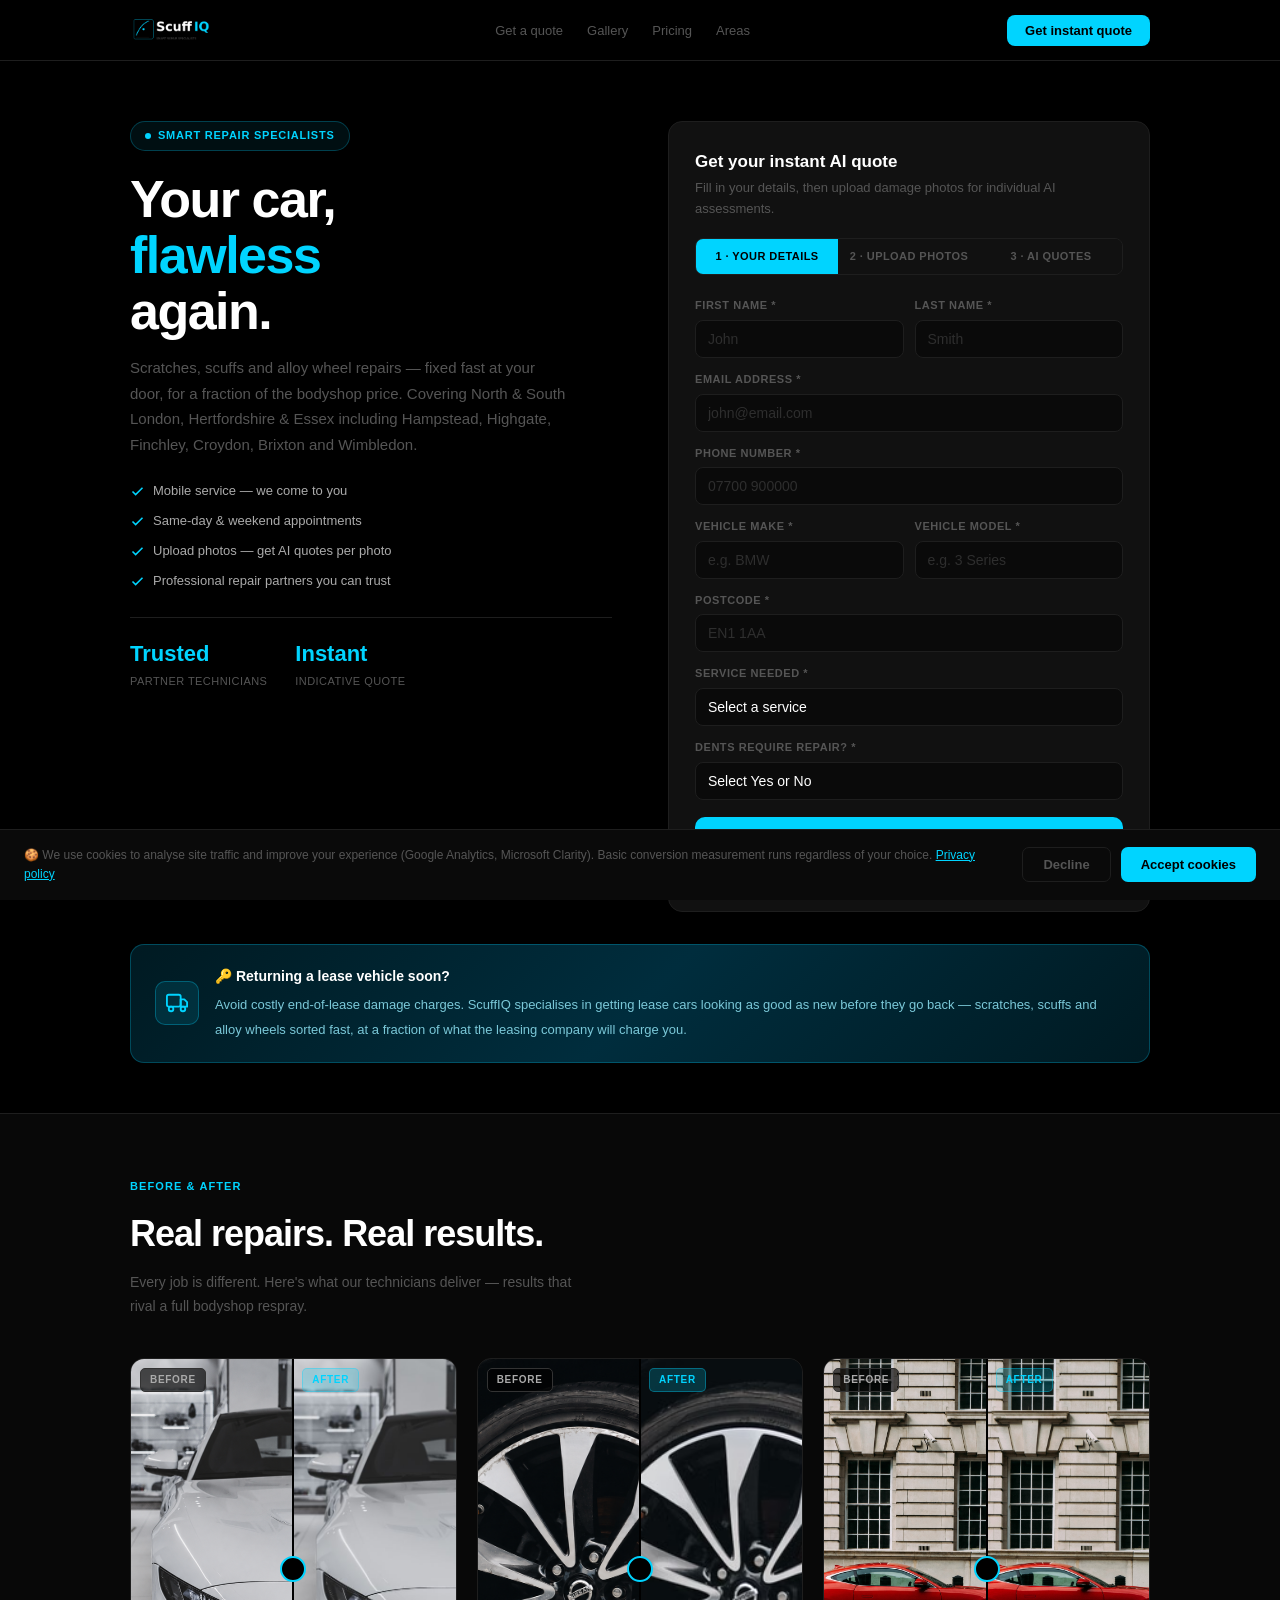
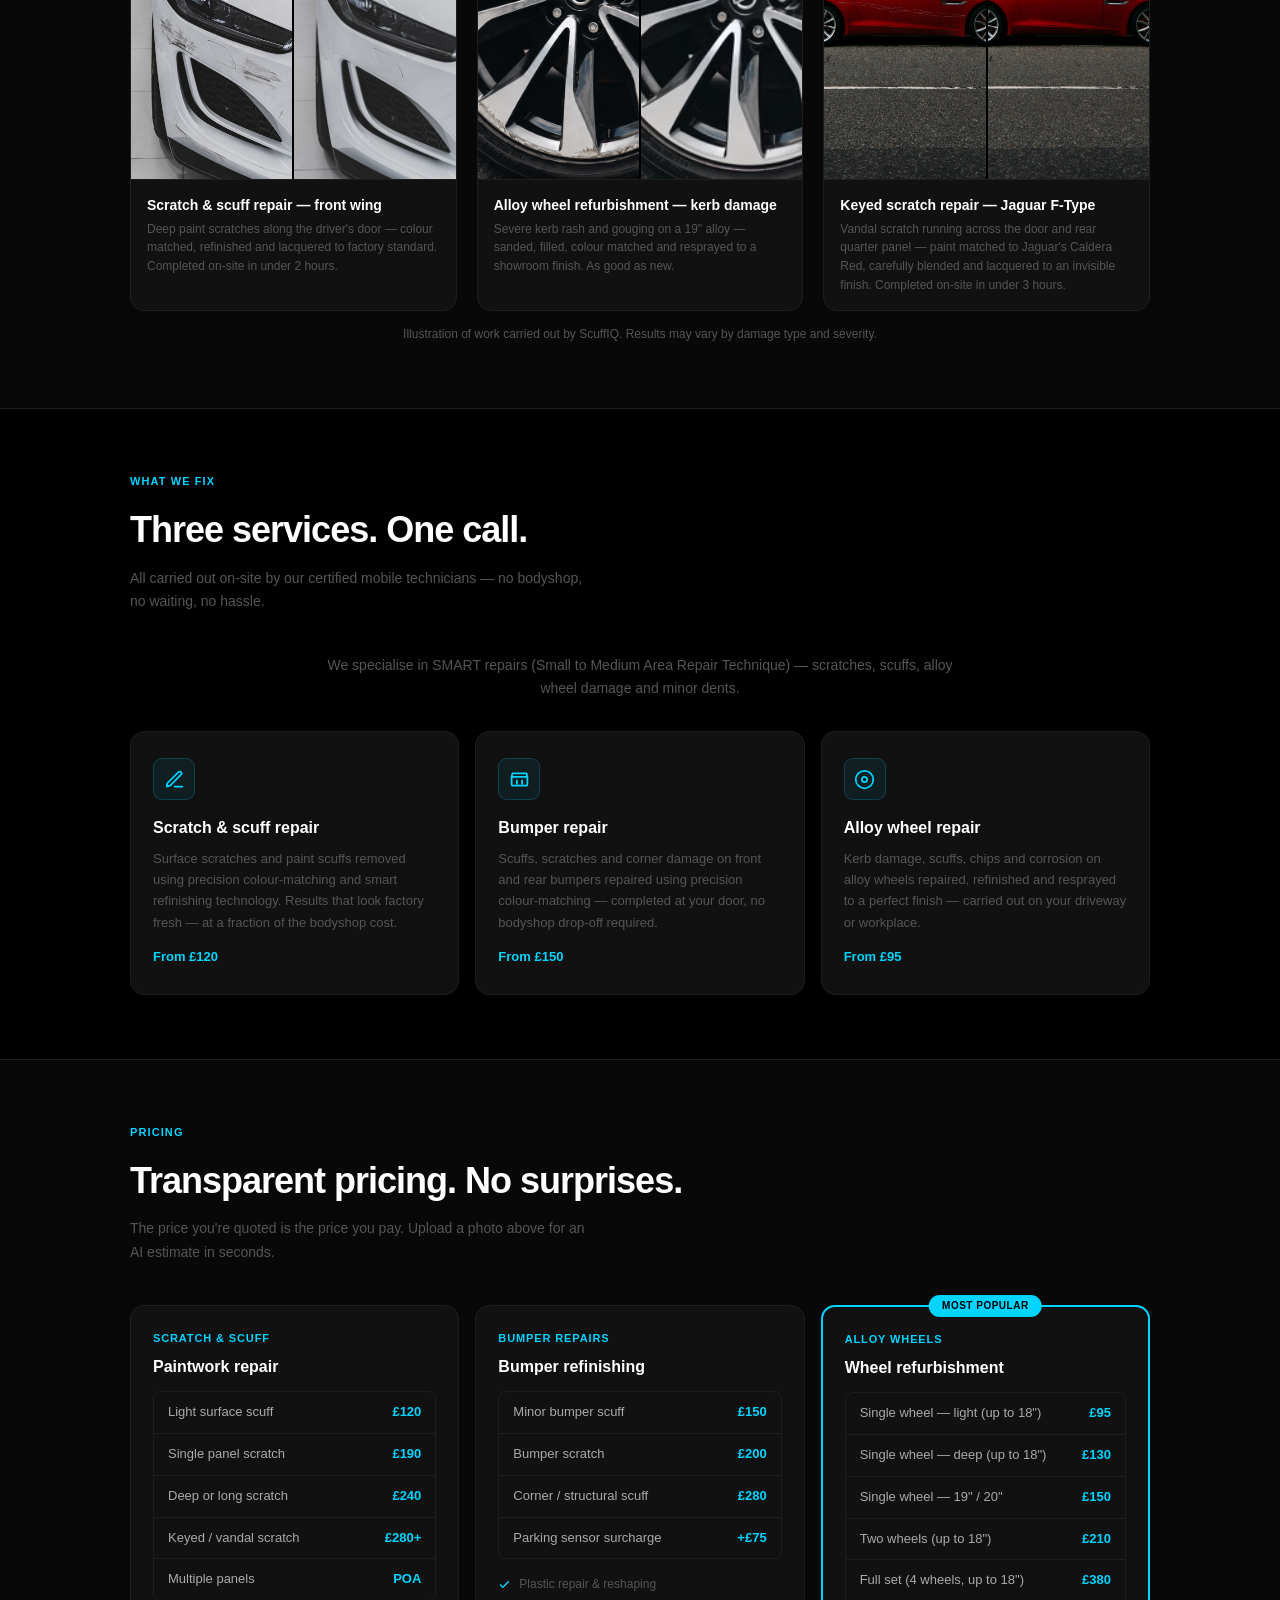
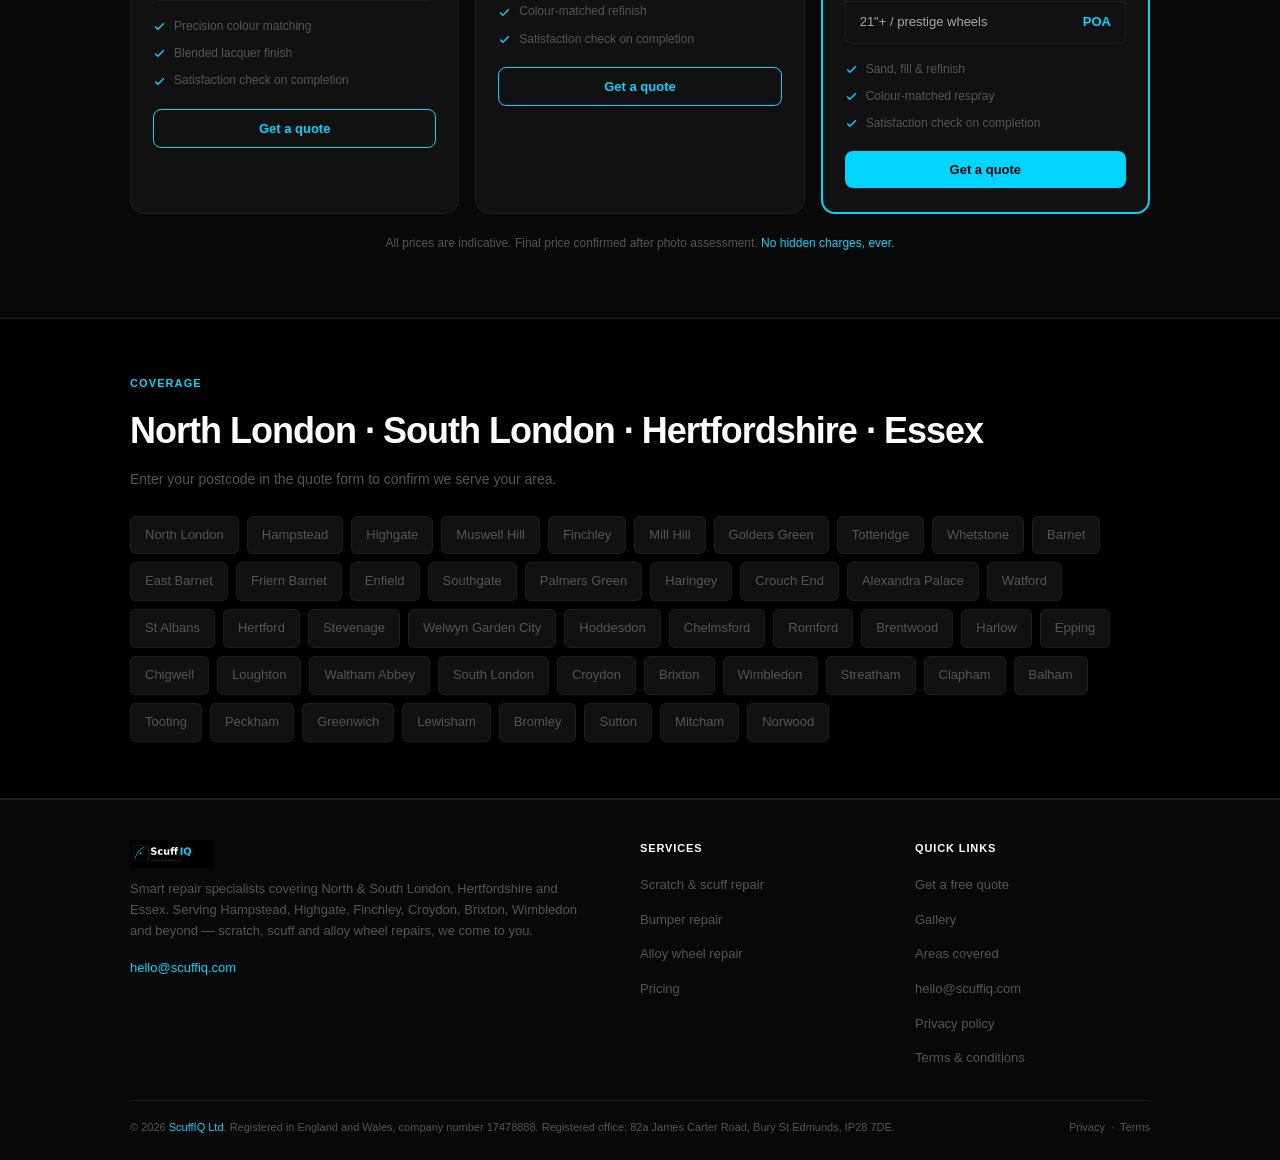
==== commit 7bcf8941: "Dents question: capitalise Yes or No in the placeholder to match the options Co-Authored-By: Claude " ====
--- a/index.html
+++ b/index.html
@@ -425,7 +425,7 @@
             <div class="fg" id="fg-dents">
               <label>Dents require repair? *</label>
               <select id="dents">
-                <option value="" disabled selected>Select yes or no</option>
+                <option value="" disabled selected>Select Yes or No</option>
                 <option value="Yes">Yes</option>
                 <option value="No">No</option>
               </select>
@@ -857,6 +857,17 @@
 }
 
 // ── Panel and shot checks: each damaged panel needs a close-up and a whole-panel photo ──
+// Areas of the car a customer can pick from. Left and right are separate so two matching panels are tracked apart.
+var PANEL_OPTIONS = [
+  'Front bumper', 'Rear bumper', 'Bonnet', 'Roof', 'Boot lid / tailgate',
+  'Front wing (left)', 'Front wing (right)',
+  'Front door (left)', 'Front door (right)',
+  'Rear door (left)', 'Rear door (right)',
+  'Rear quarter panel (left)', 'Rear quarter panel (right)',
+  'Side skirt (left)', 'Side skirt (right)',
+  'Door mirror (left)', 'Door mirror (right)',
+  'Alloy wheel', 'Other'
+];
 function panelKey(name) { return (name || '').trim().toLowerCase(); }
 function lastPanelName() {
   return uploadedPhotos.length ? (uploadedPhotos[uploadedPhotos.length - 1].panel || '') : '';
@@ -877,7 +888,7 @@
   for (var i = 0; i < uploadedPhotos.length; i++) {
     var p = uploadedPhotos[i];
     var key = panelKey(p.panel);
-    if (!key) return 'Name the panel in each photo, for example "Front bumper".';
+    if (!key) return 'Choose the area of the car for each photo.';
     if (!groups[key]) groups[key] = { name: p.panel.trim(), close: 0, wide: 0 };
     if (p.role === 'wide') groups[key].wide++; else groups[key].close++;
   }
@@ -926,7 +937,10 @@
       bodyHtml = '<div style="font-size:12px;color:var(--grey);">Ready for AI analysis — click the button below</div>';
     }
     var tagHtml = '<div class="photo-tag">'
-      + '<input type="text" class="photo-panel-input" placeholder="Which panel? e.g. Front bumper" value="'+escAttr(p.panel)+'" oninput="setPhotoPanel('+i+', this.value)">'
+      + '<select class="photo-panel-input" onchange="setPhotoPanel('+i+', this.value)">'
+      + '<option value="">Which area of the car?</option>'
+      + PANEL_OPTIONS.map(function(o){ return '<option value="'+escAttr(o)+'"'+(p.panel===o?' selected':'')+'>'+o+'</option>'; }).join('')
+      + '</select>'
       + '<div class="shot-toggle">'
       + '<button type="button" class="shot-btn'+(p.role==='close'?' on':'')+'" onclick="setPhotoRole('+i+',\'close\')">Close-up</button>'
       + '<button type="button" class="shot-btn'+(p.role==='wide'?' on':'')+'" onclick="setPhotoRole('+i+',\'wide\')">Whole panel</button>'
